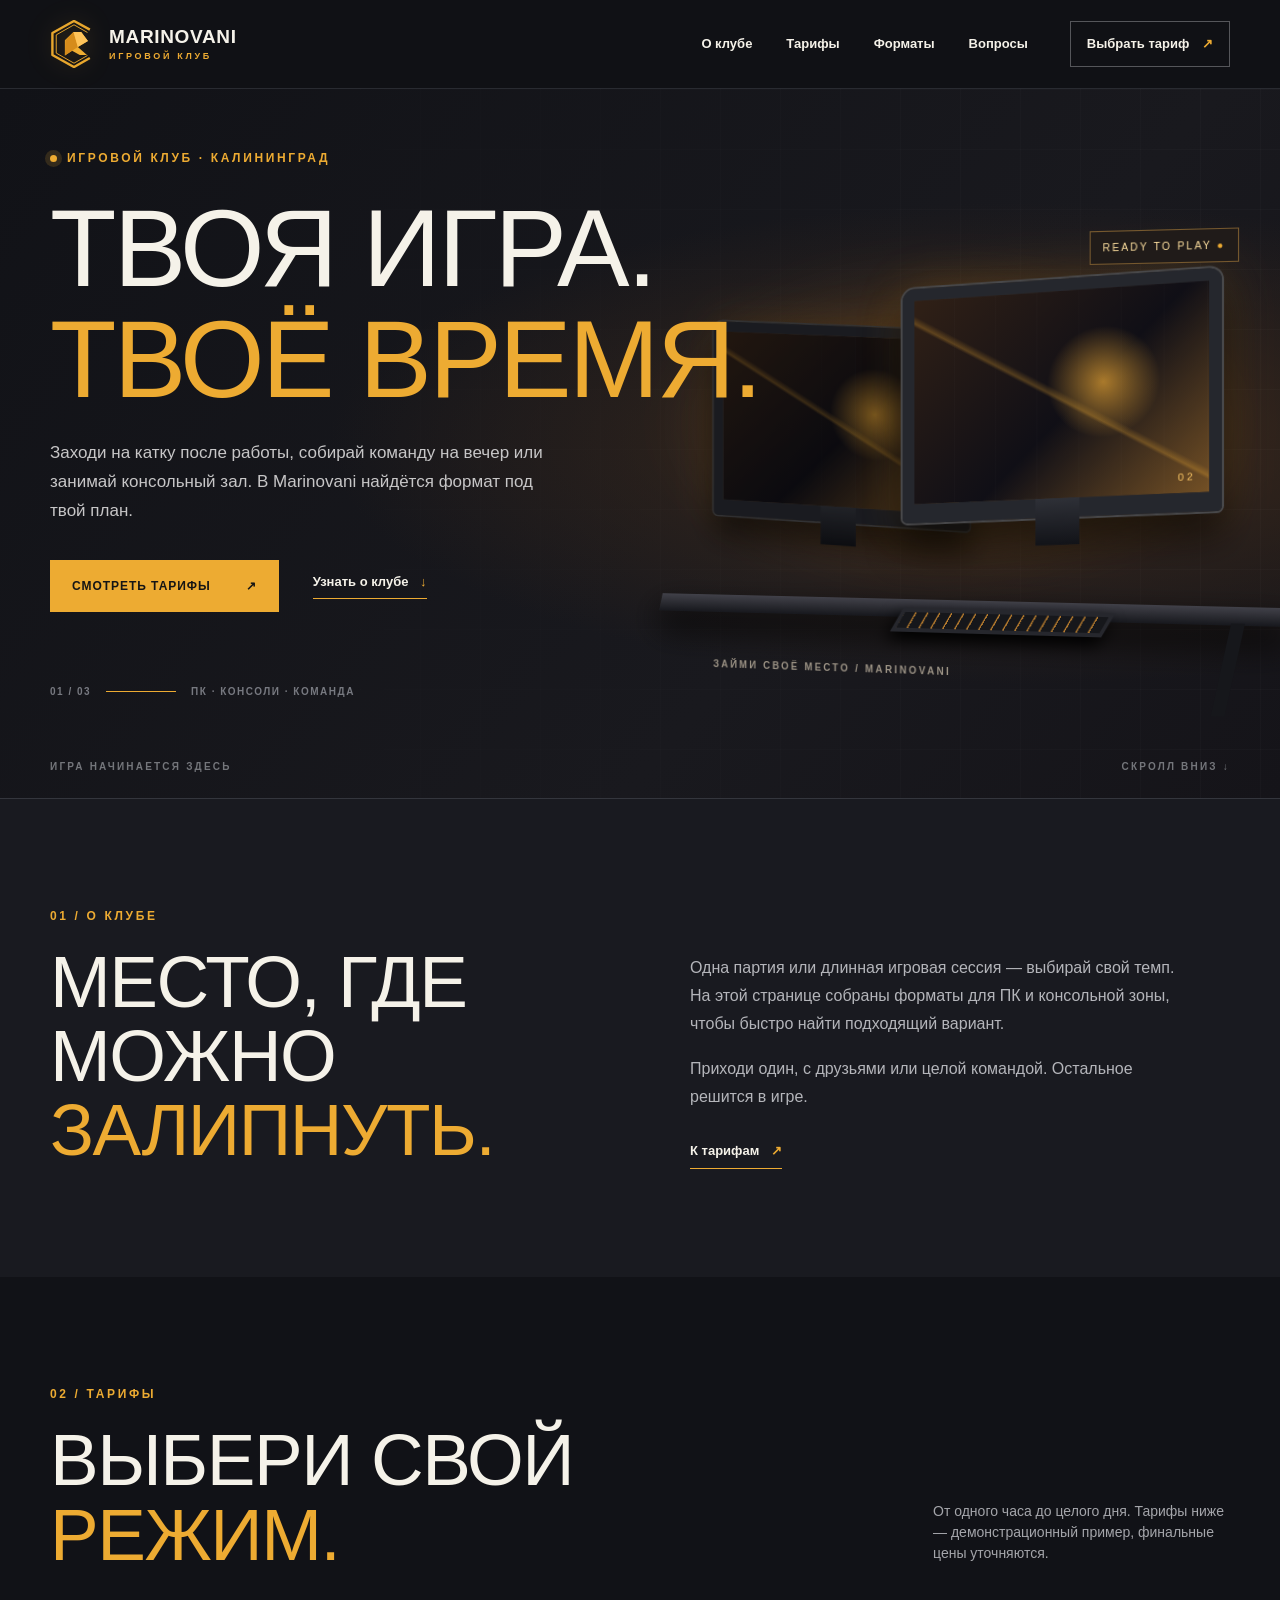
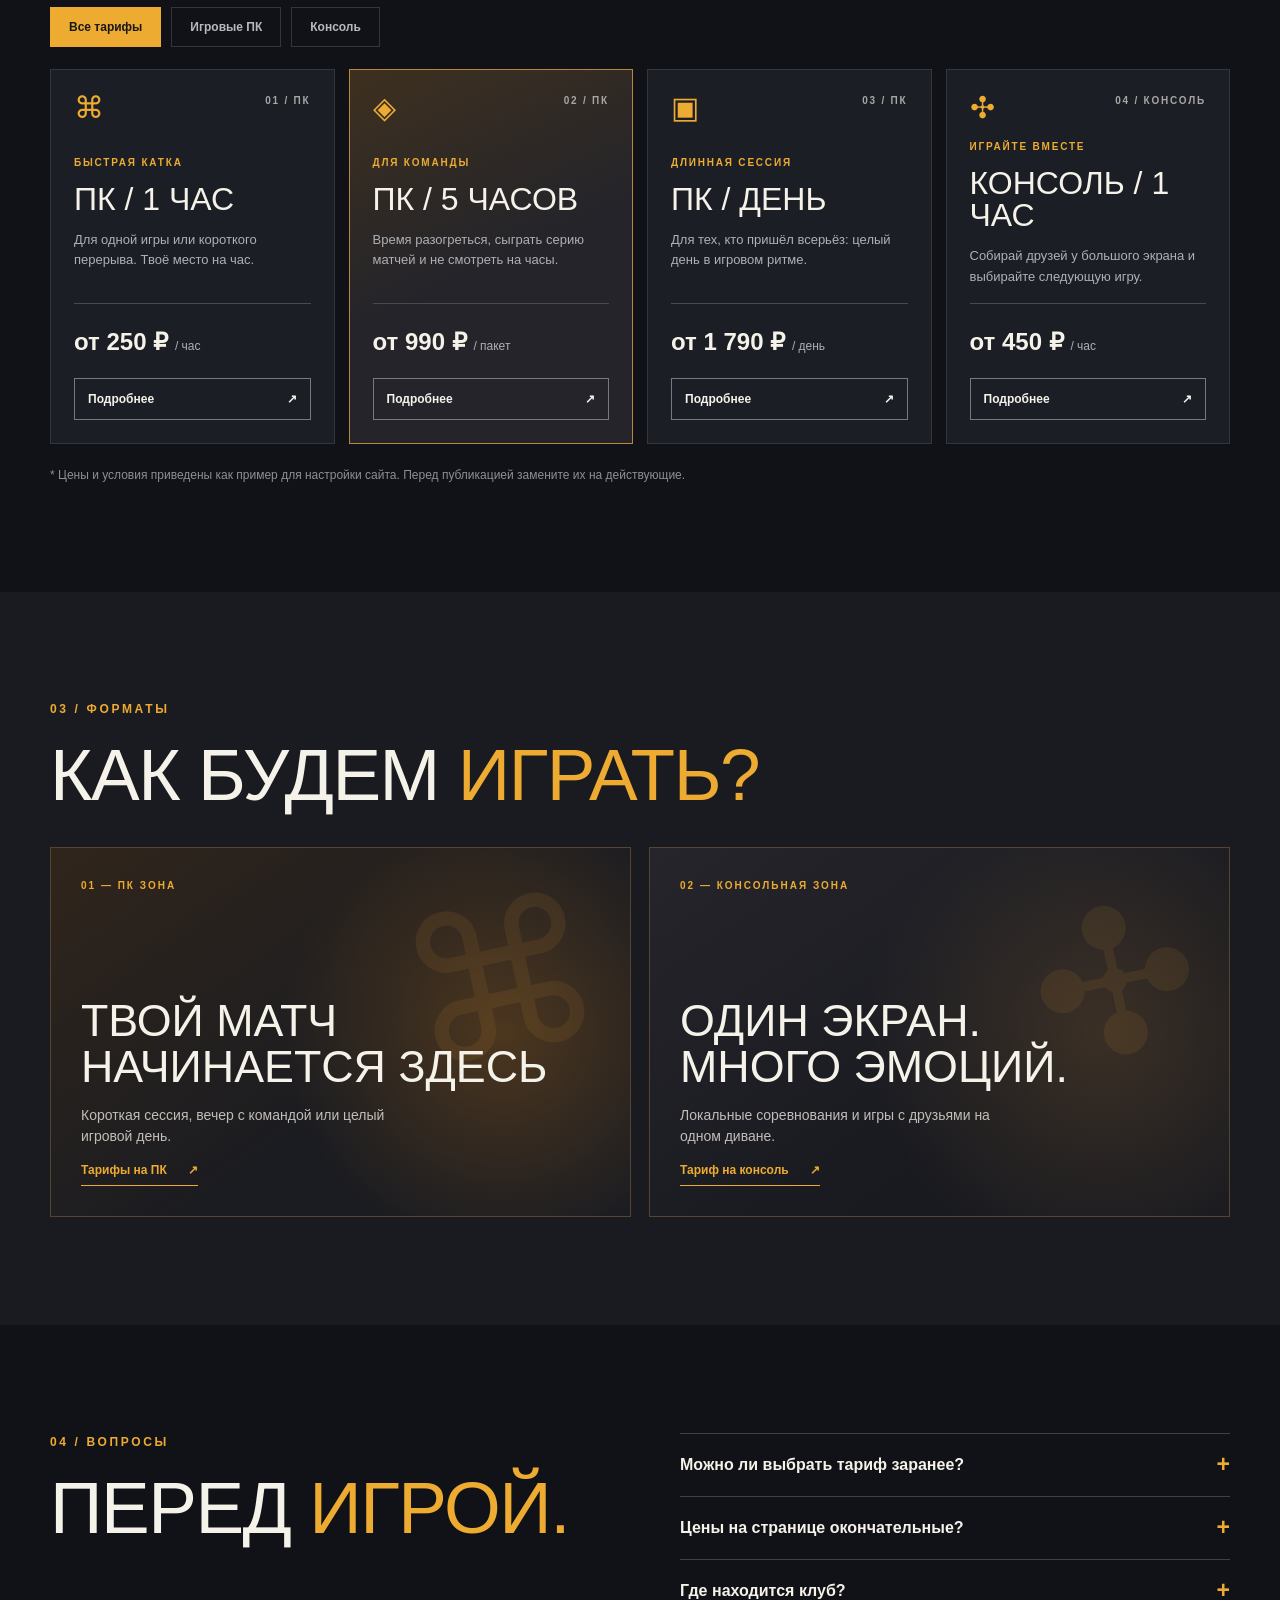
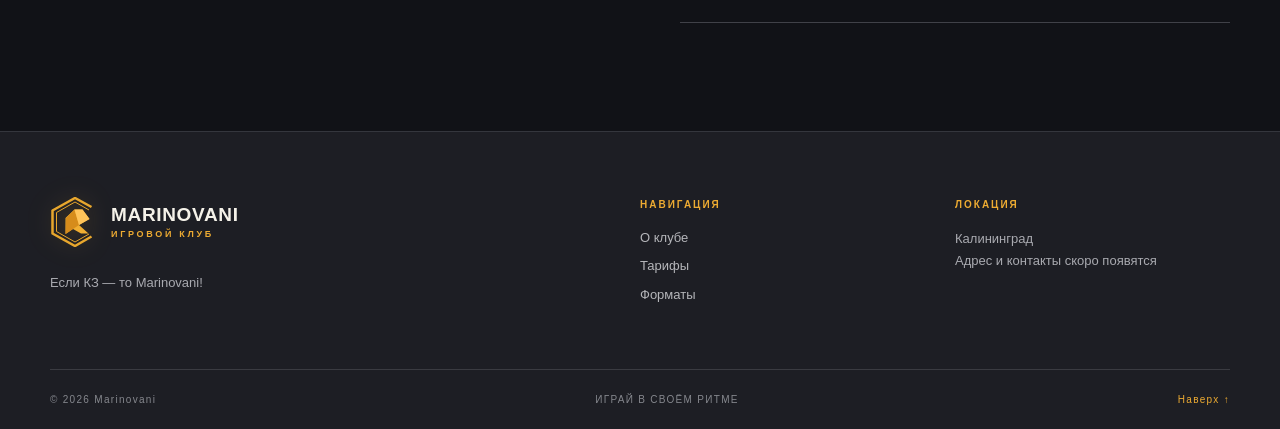
==== index.html @ 4d5358e3 "first commit" ====
<!doctype html>
<html lang="ru">
<head>
  <meta charset="utf-8">
  <meta name="viewport" content="width=device-width, initial-scale=1">
  <meta name="theme-color" content="#101116">
  <meta name="description" content="Marinovani — игровой клуб в Калининграде. Игровые ПК, консольная зона и тарифы на час, вечер или целый день. Выберите формат для своей игры.">
  <meta property="og:type" content="website">
  <meta property="og:locale" content="ru_RU">
  <meta property="og:site_name" content="Marinovani">
  <meta property="og:title" content="Marinovani — игровой клуб в Калининграде">
  <meta property="og:description" content="ПК, консоли и время для хорошей игры. Посмотрите форматы и тарифы игрового клуба Marinovani.">
  <title>Marinovani — игровой клуб в Калининграде | ПК и консоли</title>
  <link rel="icon" href="./favicon.svg" type="image/svg+xml">
  <link rel="stylesheet" href="./assets/css/style.css">
  <script type="application/ld+json">{"@context":"https://schema.org","@type":"Organization","name":"Marinovani","description":"Игровой клуб с компьютерной и консольной зонами","areaServed":{"@type":"City","name":"Калининград"},"logo":"./assets/images/marinovani-mark.svg"}</script>
  <script src="./assets/js/script.js" defer></script>
</head>
<body>
  <a class="skip-link" href="#main">Перейти к содержимому</a>
  <header class="site-header" id="top">
    <div class="container header-inner">
      <a class="brand" href="#top" aria-label="Marinovani — на главную">
        <img src="./assets/images/marinovani-mark.svg" width="48" height="48" alt="">
        <span class="brand-name">MARINOVANI<small>ИГРОВОЙ КЛУБ</small></span>
      </a>
      <button class="menu-toggle" type="button" aria-label="Открыть меню" aria-expanded="false" aria-controls="site-nav"><span></span><span></span><span></span></button>
      <nav class="site-nav" id="site-nav" aria-label="Основная навигация">
        <a href="#about">О клубе</a><a href="#tariffs">Тарифы</a><a href="#formats">Форматы</a><a href="#faq">Вопросы</a>
      </nav>
      <a class="header-link" href="#tariffs">Выбрать тариф <span aria-hidden="true">↗</span></a>
    </div>
  </header>

  <main id="main">
    <section class="hero" aria-labelledby="hero-title">
      <div class="container hero-grid">
        <div class="hero-copy">
          <p class="eyebrow"><span class="pulse"></span> ИГРОВОЙ КЛУБ · КАЛИНИНГРАД</p>
          <h1 id="hero-title">ТВОЯ ИГРА.<br><em>ТВОЁ ВРЕМЯ.</em></h1>
          <p class="hero-lead">Заходи на катку после работы, собирай команду на вечер или занимай консольный зал. В Marinovani найдётся формат под твой план.</p>
          <div class="hero-actions"><a class="button button-primary" href="#tariffs">Смотреть тарифы <span aria-hidden="true">↗</span></a><a class="text-link" href="#about">Узнать о клубе <span aria-hidden="true">↓</span></a></div>
          <div class="hero-index"><span>01 / 03</span><span class="line"></span><span>ПК · КОНСОЛИ · КОМАНДА</span></div>
        </div>
        <div class="hero-art" aria-label="Иллюстрация игровой зоны" role="img">
          <div class="art-glow"></div><div class="art-label">READY TO PLAY <span>●</span></div>
          <div class="monitor monitor-left"><div class="screen-grid"></div><span>01</span></div>
          <div class="monitor monitor-right"><div class="screen-grid"></div><span>02</span></div>
          <div class="desk"></div><div class="keyboard"></div><div class="art-caption">ЗАЙМИ СВОЁ МЕСТО / MARINOVANI</div>
        </div>
      </div>
      <div class="hero-bottom container"><span>ИГРА НАЧИНАЕТСЯ ЗДЕСЬ</span><span>СКРОЛЛ ВНИЗ ↓</span></div>
    </section>

    <section class="intro section-pad" id="about" aria-labelledby="about-title">
      <div class="container intro-grid"><div><p class="section-kicker">01 / О КЛУБЕ</p><h2 id="about-title">МЕСТО, ГДЕ<br>МОЖНО <span>ЗАЛИПНУТЬ.</span></h2></div><div class="intro-text"><p>Одна партия или длинная игровая сессия — выбирай свой темп. На этой странице собраны форматы для ПК и консольной зоны, чтобы быстро найти подходящий вариант.</p><p>Приходи один, с друзьями или целой командой. Остальное решится в игре.</p><a href="#tariffs" class="inline-link">К тарифам <span aria-hidden="true">↗</span></a></div></div>
    </section>

    <section class="tariffs section-pad" id="tariffs" aria-labelledby="tariffs-title">
      <div class="container">
        <div class="section-heading"><div><p class="section-kicker">02 / ТАРИФЫ</p><h2 id="tariffs-title">ВЫБЕРИ СВОЙ <span>РЕЖИМ.</span></h2></div><p>От одного часа до целого дня. Тарифы ниже — демонстрационный пример, финальные цены уточняются.</p></div>
        <div class="filter-list" role="group" aria-label="Фильтр тарифов"><button class="filter active" type="button" data-filter="all" aria-pressed="true">Все тарифы</button><button class="filter" type="button" data-filter="pc" aria-pressed="false">Игровые ПК</button><button class="filter" type="button" data-filter="console" aria-pressed="false">Консоль</button></div>
        <div class="plan-grid">
          <article class="plan-card" data-plan-id="pc-hour" data-category="pc"><div class="plan-top"><span class="plan-icon">⌘</span><span class="plan-number">01 / ПК</span></div><div><p class="plan-type">БЫСТРАЯ КАТКА</p><h3>ПК / 1 ЧАС</h3><p class="plan-description">Для одной игры или короткого перерыва. Твоё место на час.</p></div><div class="plan-bottom"><p class="plan-price">от 250 ₽ <small>/ час</small></p><button class="plan-button" type="button" data-plan-open="pc-hour" aria-label="Подробнее о тарифе ПК на 1 час">Подробнее <span aria-hidden="true">↗</span></button></div></article>
          <article class="plan-card featured" data-plan-id="pc-evening" data-category="pc"><div class="plan-top"><span class="plan-icon">◈</span><span class="plan-number">02 / ПК</span></div><div><p class="plan-type">ДЛЯ КОМАНДЫ</p><h3>ПК / 5 ЧАСОВ</h3><p class="plan-description">Время разогреться, сыграть серию матчей и не смотреть на часы.</p></div><div class="plan-bottom"><p class="plan-price">от 990 ₽ <small>/ пакет</small></p><button class="plan-button" type="button" data-plan-open="pc-evening" aria-label="Подробнее о тарифе ПК на 5 часов">Подробнее <span aria-hidden="true">↗</span></button></div></article>
          <article class="plan-card" data-plan-id="pc-day" data-category="pc"><div class="plan-top"><span class="plan-icon">▣</span><span class="plan-number">03 / ПК</span></div><div><p class="plan-type">ДЛИННАЯ СЕССИЯ</p><h3>ПК / ДЕНЬ</h3><p class="plan-description">Для тех, кто пришёл всерьёз: целый день в игровом ритме.</p></div><div class="plan-bottom"><p class="plan-price">от 1 790 ₽ <small>/ день</small></p><button class="plan-button" type="button" data-plan-open="pc-day" aria-label="Подробнее о тарифе ПК на день">Подробнее <span aria-hidden="true">↗</span></button></div></article>
          <article class="plan-card" data-plan-id="console-hour" data-category="console"><div class="plan-top"><span class="plan-icon">✣</span><span class="plan-number">04 / КОНСОЛЬ</span></div><div><p class="plan-type">ИГРАЙТЕ ВМЕСТЕ</p><h3>КОНСОЛЬ / 1 ЧАС</h3><p class="plan-description">Собирай друзей у большого экрана и выбирайте следующую игру.</p></div><div class="plan-bottom"><p class="plan-price">от 450 ₽ <small>/ час</small></p><button class="plan-button" type="button" data-plan-open="console-hour" aria-label="Подробнее о консольном зале на 1 час">Подробнее <span aria-hidden="true">↗</span></button></div></article>
        </div>
        <p class="price-note">* Цены и условия приведены как пример для настройки сайта. Перед публикацией замените их на действующие.</p>
      </div>
    </section>

    <section class="formats section-pad" id="formats" aria-labelledby="formats-title"><div class="container"><p class="section-kicker">03 / ФОРМАТЫ</p><h2 id="formats-title">КАК БУДЕМ <span>ИГРАТЬ?</span></h2><div class="format-grid"><div class="format-panel pc-panel"><span class="format-index">01 — ПК ЗОНА</span><div class="format-symbol">⌘</div><h3>ТВОЙ МАТЧ<br>НАЧИНАЕТСЯ ЗДЕСЬ</h3><p>Короткая сессия, вечер с командой или целый игровой день.</p><a href="#tariffs">Тарифы на ПК <span aria-hidden="true">↗</span></a></div><div class="format-panel console-panel"><span class="format-index">02 — КОНСОЛЬНАЯ ЗОНА</span><div class="format-symbol">✣</div><h3>ОДИН ЭКРАН.<br>МНОГО ЭМОЦИЙ.</h3><p>Локальные соревнования и игры с друзьями на одном диване.</p><a href="#tariffs">Тариф на консоль <span aria-hidden="true">↗</span></a></div></div></div></section>

    <section class="faq section-pad" id="faq" aria-labelledby="faq-title"><div class="container faq-grid"><div><p class="section-kicker">04 / ВОПРОСЫ</p><h2 id="faq-title">ПЕРЕД <span>ИГРОЙ.</span></h2></div><div><details><summary>Можно ли выбрать тариф заранее?</summary><p>Да, на сайте можно посмотреть доступные форматы. Онлайн-бронирование появится после подключения системы записи.</p></details><details><summary>Цены на странице окончательные?</summary><p>Пока это пример тарифной сетки. Перед открытием записи здесь появятся подтверждённые цены и условия.</p></details><details><summary>Где находится клуб?</summary><p>Клуб планируется представить в Калининграде. Точный адрес и контакты будут добавлены после подтверждения.</p></details></div></div></section>
  </main>

  <footer class="footer"><div class="container footer-main"><div><a class="brand" href="#top"><img src="./assets/images/marinovani-mark.svg" width="50" height="50" alt=""><span class="brand-name">MARINOVANI<small>ИГРОВОЙ КЛУБ</small></span></a><p>Если КЗ — то Marinovani!</p></div><div><span class="footer-label">НАВИГАЦИЯ</span><a href="#about">О клубе</a><a href="#tariffs">Тарифы</a><a href="#formats">Форматы</a></div><div><span class="footer-label">ЛОКАЦИЯ</span><p>Калининград<br>Адрес и контакты скоро появятся</p></div></div><div class="container footer-bottom"><span>© <span id="year">2026</span> Marinovani</span><span>ИГРАЙ В СВОЁМ РИТМЕ</span><a href="#top">Наверх ↑</a></div></footer>

  <dialog class="plan-dialog" id="plan-dialog" aria-labelledby="dialog-title"><button class="dialog-close" type="button" aria-label="Закрыть окно">×</button><p class="section-kicker">ТАРИФ / MARINOVANI</p><h2 id="dialog-title"></h2><p id="dialog-description"></p><p class="dialog-price" id="dialog-price"></p><p class="dialog-note">Онлайн-бронирование пока не подключено. Цены демонстрационные.</p><button class="button button-primary dialog-ok" type="button">Понятно</button></dialog>
</body>
</html>
---- assets/css/style.css ----
@font-face{font-family:Refault;src:url('../fonts/REFAULT.woff2') format('woff2');font-display:swap}
:root{--bg:#101116;--panel:#1b1d24;--panel2:#24262d;--ink:#f5f2e9;--muted:#a4a5aa;--orange:#edab32;--orange2:#ffc561;--line:#34363d;--font:Arial,Helvetica,sans-serif}
*{box-sizing:border-box}html{scroll-behavior:smooth}body{margin:0;background:var(--bg);color:var(--ink);font-family:var(--font);line-height:1.5}button,a{font:inherit}a{color:inherit;text-decoration:none}button{cursor:pointer}img{display:block;max-width:100%}h1,h2,h3,p{margin-top:0}h1,h2,h3{line-height:1.02}::selection{background:var(--orange);color:#171717}:focus-visible{outline:2px solid var(--orange2);outline-offset:4px}[hidden]{display:none!important}.container{width:min(1180px,calc(100% - 48px));margin:auto}.skip-link{position:absolute;top:-100px;left:12px;background:var(--orange);color:#111;padding:10px;z-index:20}.skip-link:focus{top:12px}
.site-header{position:relative;z-index:5;background:#101116f2;border-bottom:1px solid #292b31}.header-inner{min-height:88px;display:flex;align-items:center;gap:42px}.brand{display:inline-flex;align-items:center;gap:11px;flex-shrink:0}.brand img{filter:drop-shadow(0 0 13px #eeaa3230)}.brand-name{font-weight:900;font-size:19px;letter-spacing:.035em;line-height:1}.brand-name small{display:block;color:var(--orange);font-size:9px;letter-spacing:.3em;margin-top:6px}.site-nav{display:flex;gap:34px;margin-left:auto}.site-nav a,.header-link{font-size:13px;font-weight:700;transition:color .2s}.site-nav a:hover,.header-link:hover{color:var(--orange)}.header-link{border:1px solid #55565a;padding:12px 16px;white-space:nowrap}.header-link span{color:var(--orange);margin-left:9px}.menu-toggle{display:none}
.hero{position:relative;overflow:hidden;background:radial-gradient(ellipse at 80% 50%,#3b291b 0%,transparent 48%),linear-gradient(130deg,#111217,#19191e 65%,#151419);border-bottom:1px solid var(--line)}.hero:before{content:"";position:absolute;inset:0;background-image:linear-gradient(#ffffff05 1px,transparent 1px),linear-gradient(90deg,#ffffff05 1px,transparent 1px);background-size:60px 60px;mask-image:linear-gradient(90deg,transparent,#000)}.hero-grid{position:relative;display:grid;grid-template-columns:52% 48%;min-height:625px;align-items:center}.hero-copy{position:relative;z-index:2;padding:60px 0}.eyebrow,.section-kicker{color:var(--orange);font-size:12px;font-weight:800;letter-spacing:.22em}.eyebrow{display:flex;align-items:center;gap:10px;margin-bottom:27px}.pulse{width:7px;height:7px;border-radius:50%;background:var(--orange);box-shadow:0 0 0 5px #edab3228}.hero h1{font-family:Refault,Impact,sans-serif;font-weight:400;font-size:clamp(68px,8.5vw,133px);letter-spacing:-.025em;white-space:nowrap;margin-bottom:23px}.hero h1 em{color:var(--orange);font-style:normal}.hero-lead{max-width:520px;color:#c7c6c7;font-size:17px;line-height:1.7}.hero-actions{display:flex;align-items:center;gap:34px;margin-top:34px}.button{display:inline-flex;align-items:center;justify-content:space-between;gap:35px;border:0;padding:17px 22px;text-transform:uppercase;font-size:12px;letter-spacing:.08em;font-weight:900;transition:transform .2s,background .2s}.button:hover{transform:translateY(-3px)}.button-primary{background:var(--orange);color:#151515}.button-primary:hover{background:var(--orange2)}.text-link,.inline-link{font-size:13px;font-weight:800;border-bottom:1px solid var(--orange);padding-bottom:6px}.text-link span,.inline-link span{color:var(--orange);margin-left:8px}.hero-index{display:flex;align-items:center;gap:15px;color:#777980;font-size:10px;letter-spacing:.15em;font-weight:800;margin-top:72px}.hero-index .line{width:70px;height:1px;background:var(--orange)}.hero-art{height:510px;position:relative;isolation:isolate;transform:perspective(900px) rotateY(-7deg)}.art-glow{position:absolute;inset:13% -9%;background:radial-gradient(ellipse,#db872b45,transparent 65%);filter:blur(18px)}.monitor{position:absolute;top:22%;width:55%;height:46%;border:12px solid #25272d;border-bottom-width:19px;border-radius:12px 12px 5px 5px;background:radial-gradient(circle at 65% 45%,#f5ae36aa,transparent 25%),linear-gradient(135deg,#302016,#100f16 55%,#735025);box-shadow:0 0 0 2px #48484a,0 25px 35px #0009,0 0 50px #e69c2833;transform:skewY(-3deg)}.monitor:after{content:"";position:absolute;width:15%;height:46px;background:linear-gradient(#2e3037,#121318);left:42%;top:100%;z-index:-1}.monitor-left{left:3%;top:27%;transform:scale(.85) skewY(3deg);filter:brightness(.7)}.monitor-right{right:3%;z-index:1}.monitor span{position:absolute;right:12px;bottom:8px;color:#ffca67;font-size:10px;letter-spacing:.3em}.screen-grid{position:absolute;inset:0;background:repeating-linear-gradient(90deg,transparent 0 40px,#ffffff06 41px),linear-gradient(30deg,transparent 48%,#f1ad3244 49%,transparent 51%);clip-path:polygon(0 0,100% 0,100% 100%,0 100%)}.desk{position:absolute;left:-3%;right:-9%;bottom:12%;height:18px;background:linear-gradient(#414149,#17181d);transform:skewX(-12deg);z-index:2;box-shadow:0 17px 35px #000}.desk:after{content:"";position:absolute;right:7%;top:16px;width:13px;height:90px;background:#16171b}.keyboard{position:absolute;z-index:3;bottom:9%;right:22%;width:37%;height:24px;transform:skewX(-30deg);background:repeating-linear-gradient(90deg,#16171b 0 10px,#b97d2e 11px 12px);border:4px solid #26272d;box-shadow:0 8px 15px #000}.art-label{position:absolute;z-index:3;top:13%;right:0;border:1px solid #77592e;color:#ffe1a0;background:#201b19;padding:8px 12px;font-size:10px;letter-spacing:.2em}.art-label span{color:var(--orange)}.art-caption{position:absolute;left:7%;bottom:0;color:#9e9587;font-size:10px;font-weight:800;letter-spacing:.24em}.hero-bottom{position:relative;display:flex;justify-content:space-between;padding:0 0 24px;color:#74767b;font-size:10px;font-weight:800;letter-spacing:.22em}
.section-pad{padding:108px 0}.section-kicker{margin-bottom:20px}.intro{background:#191a20}.intro-grid{display:grid;grid-template-columns:1fr 1fr;gap:100px}.intro h2,.section-heading h2,.formats h2,.faq h2{font-family:Refault,Impact,sans-serif;font-weight:400;font-size:clamp(46px,5.7vw,84px);letter-spacing:-.02em;margin:0}.intro h2 span,.section-heading h2 span,.formats h2 span,.faq h2 span{color:var(--orange)}.intro-text{padding-top:47px;max-width:490px;color:#b4b5ba;font-size:16px;line-height:1.75}.intro-text p{margin-bottom:17px}.inline-link{display:inline-block;margin-top:12px;color:var(--ink)}
.tariffs{background:#111217}.section-heading{display:flex;justify-content:space-between;gap:60px;align-items:end}.section-heading>p{width:300px;color:var(--muted);font-size:14px;margin:0 0 8px}.filter-list{display:flex;gap:10px;margin:35px 0 22px;flex-wrap:wrap}.filter{border:1px solid var(--line);background:transparent;color:#b8b9bd;padding:10px 18px;font-size:12px;font-weight:800}.filter:hover,.filter.active{border-color:var(--orange);color:#181818;background:var(--orange)}.plan-grid{display:grid;grid-template-columns:repeat(4,1fr);gap:14px}.plan-card{min-height:375px;padding:23px;background:#1c1e25;border:1px solid #34363e;display:flex;flex-direction:column;justify-content:space-between;transition:transform .2s,border-color .2s}.plan-card:hover{transform:translateY(-5px);border-color:#b28032}.plan-card.featured{background:linear-gradient(155deg,#3e301f,#24242a 52%);border-color:#b88739}.plan-top,.plan-bottom{display:flex;justify-content:space-between;align-items:start}.plan-icon{font-size:30px;line-height:1;color:var(--orange)}.plan-number,.plan-type{color:#a8a7a5;font-size:10px;letter-spacing:.18em;font-weight:800}.plan-type{color:var(--orange);margin-bottom:13px}.plan-card h3{font-family:Refault,Impact,sans-serif;font-size:clamp(27px,2.5vw,38px);font-weight:400;margin-bottom:14px}.plan-description{color:#aeb0b5;font-size:13px;line-height:1.6;margin-bottom:0}.plan-bottom{display:block;border-top:1px solid #4a4a4d;padding-top:20px}.plan-price{font-weight:900;font-size:24px;white-space:nowrap;margin-bottom:18px}.plan-price small{font-size:12px;color:#aeb0b5;font-weight:500}.plan-button{width:100%;background:transparent;color:var(--ink);border:1px solid #777982;padding:11px 13px;text-align:left;font-size:12px;font-weight:800;display:flex;justify-content:space-between}.plan-button:hover{background:var(--orange);border-color:var(--orange);color:#111}.price-note{font-size:12px;color:#8d8f95;margin:22px 0 0}
.formats{background:#1a1b21}.format-grid{display:grid;grid-template-columns:1fr 1fr;gap:18px;margin-top:34px}.format-panel{position:relative;min-height:370px;padding:30px;overflow:hidden;display:flex;flex-direction:column;align-items:start;border:1px solid #56452e;background:radial-gradient(circle at 78% 50%,#85551b77,transparent 45%),linear-gradient(145deg,#30251b,#1b1c21 60%)}.console-panel{background:radial-gradient(circle at 78% 50%,#694d2c6b,transparent 48%),linear-gradient(145deg,#25252b,#191a20 65%)}.format-index{font-size:10px;letter-spacing:.2em;font-weight:900;color:var(--orange)}.format-symbol{position:absolute;right:5%;top:10%;font-size:200px;line-height:1;color:#e9a43818;transform:rotate(-12deg)}.format-panel h3{position:relative;font-family:Refault,Impact,sans-serif;font-weight:400;font-size:clamp(35px,3.5vw,54px);margin:auto 0 15px}.format-panel p{position:relative;color:#c2bdb7;max-width:340px;font-size:14px}.format-panel a{position:relative;color:var(--orange);font-size:12px;font-weight:800;border-bottom:1px solid var(--orange);padding-bottom:6px}.format-panel a span{margin-left:18px}
.faq{background:#111217}.faq-grid{display:grid;grid-template-columns:1fr 1fr;gap:80px}.faq details{border-top:1px solid #404148;padding:19px 0}.faq details:last-child{border-bottom:1px solid #404148}.faq summary{list-style:none;cursor:pointer;font-weight:800;display:flex;justify-content:space-between;gap:20px}.faq summary::-webkit-details-marker{display:none}.faq summary:after{content:'+';color:var(--orange);font-size:23px;line-height:1}.faq details[open] summary:after{content:'−'}.faq details p{color:var(--muted);font-size:14px;line-height:1.65;max-width:500px;margin:14px 0 0}
.footer{background:#1d1e24;border-top:1px solid var(--line)}.footer-main{padding:65px 0;display:grid;grid-template-columns:2fr 1fr 1fr;gap:40px}.footer-main p{color:#a9aab0;font-size:13px;line-height:1.7;margin:18px 0 0}.footer-main>div:not(:first-child){display:flex;flex-direction:column;align-items:start;gap:9px}.footer-main>div:not(:first-child) p{margin:0}.footer-main a:not(.brand){color:#b5b6ba;font-size:13px}.footer-main a:hover{color:var(--orange)}.footer-label{color:var(--orange);letter-spacing:.2em;font-size:10px;font-weight:900;margin-bottom:7px}.footer-bottom{border-top:1px solid #3a3b41;padding:22px 0;display:flex;justify-content:space-between;color:#85878d;font-size:10px;letter-spacing:.13em}.footer-bottom a{color:var(--orange)}
.plan-dialog{width:min(500px,calc(100% - 32px));border:1px solid #ab7935;background:#222329;color:var(--ink);padding:36px;box-shadow:0 25px 90px #000b}.plan-dialog::backdrop{background:#050506c9}.plan-dialog h2{font-family:Refault,Impact,sans-serif;font-size:46px;font-weight:400}.plan-dialog p{color:#b7b8bd;line-height:1.6}.plan-dialog .section-kicker{color:var(--orange)}.dialog-price{font-weight:900;font-size:24px;color:var(--ink)!important}.dialog-note{font-size:12px;border-top:1px solid #555;padding-top:15px}.dialog-close{position:absolute;right:13px;top:8px;background:none;border:0;color:var(--ink);font-size:28px}
@media(max-width:1050px){.header-inner{gap:20px}.site-nav{gap:18px}.plan-grid{grid-template-columns:repeat(2,1fr)}.hero-grid{min-height:560px}.hero h1{font-size:clamp(64px,8vw,100px)}.hero-art{height:430px}}
@media(max-width:760px){.container{width:min(100% - 36px,550px)}.header-inner{min-height:72px}.brand-name{font-size:16px}.brand img{width:42px;height:42px}.header-link{display:none}.menu-toggle{display:flex;margin-left:auto;flex-direction:column;gap:5px;background:transparent;border:0;padding:10px}.menu-toggle span{display:block;width:23px;height:2px;background:var(--ink)}.site-nav{display:none;position:absolute;top:72px;left:0;right:0;margin:0;background:#1c1d23;padding:22px 24px;border-bottom:1px solid var(--line);flex-direction:column;gap:20px}.site-nav.open{display:flex}.hero-grid{display:flex;flex-direction:column;align-items:stretch;min-height:0}.hero-copy{padding:72px 0 12px}.hero h1{font-size:clamp(54px,13vw,90px)}.hero-lead{font-size:15px}.hero-actions{gap:23px;flex-wrap:wrap}.hero-index{margin-top:48px}.hero-art{height:330px;transform:none;margin:0 -20px}.hero-bottom{padding-bottom:20px}.section-pad{padding:75px 0}.intro-grid,.faq-grid{grid-template-columns:1fr;gap:15px}.intro-text{padding-top:0}.section-heading{display:block}.section-heading>p{width:auto;margin-top:20px}.format-grid{grid-template-columns:1fr}.format-panel{min-height:310px}.footer-main{grid-template-columns:1fr 1fr;gap:35px}.footer-main>div:first-child{grid-column:1/-1}.footer-bottom span:nth-child(2){display:none}}
@media(max-width:480px){.container{width:calc(100% - 30px)}.hero h1{font-size:clamp(51px,13.3vw,67px)}.hero-actions{align-items:start;flex-direction:column}.hero-art{height:270px}.hero-index{font-size:8px}.hero-bottom{font-size:8px}.plan-grid{grid-template-columns:1fr}.plan-card{min-height:315px}.plan-card h3{font-size:37px}.footer-main{grid-template-columns:1fr}.footer-main>div:first-child{grid-column:auto}.format-panel h3{font-size:39px}}
@media(prefers-reduced-motion:reduce){html{scroll-behavior:auto}*,*:before,*:after{transition:none!important;animation:none!important}}
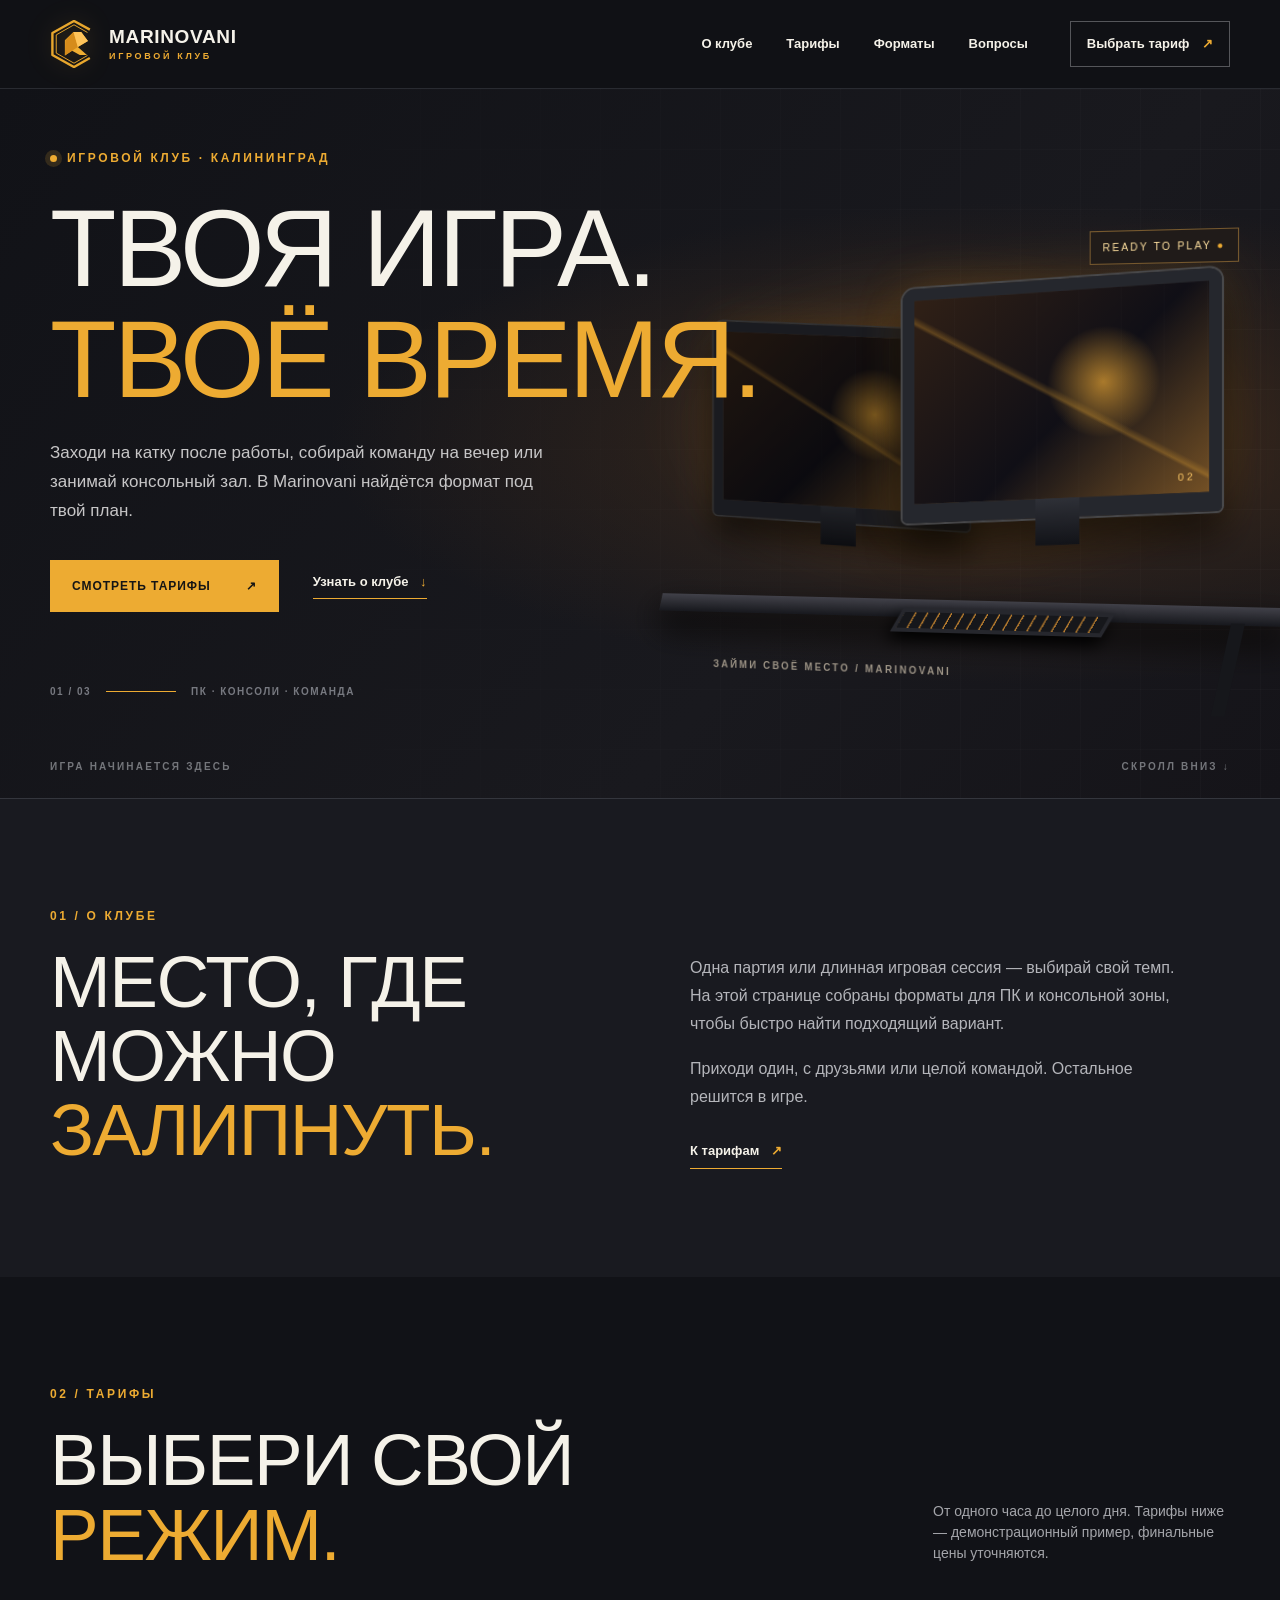
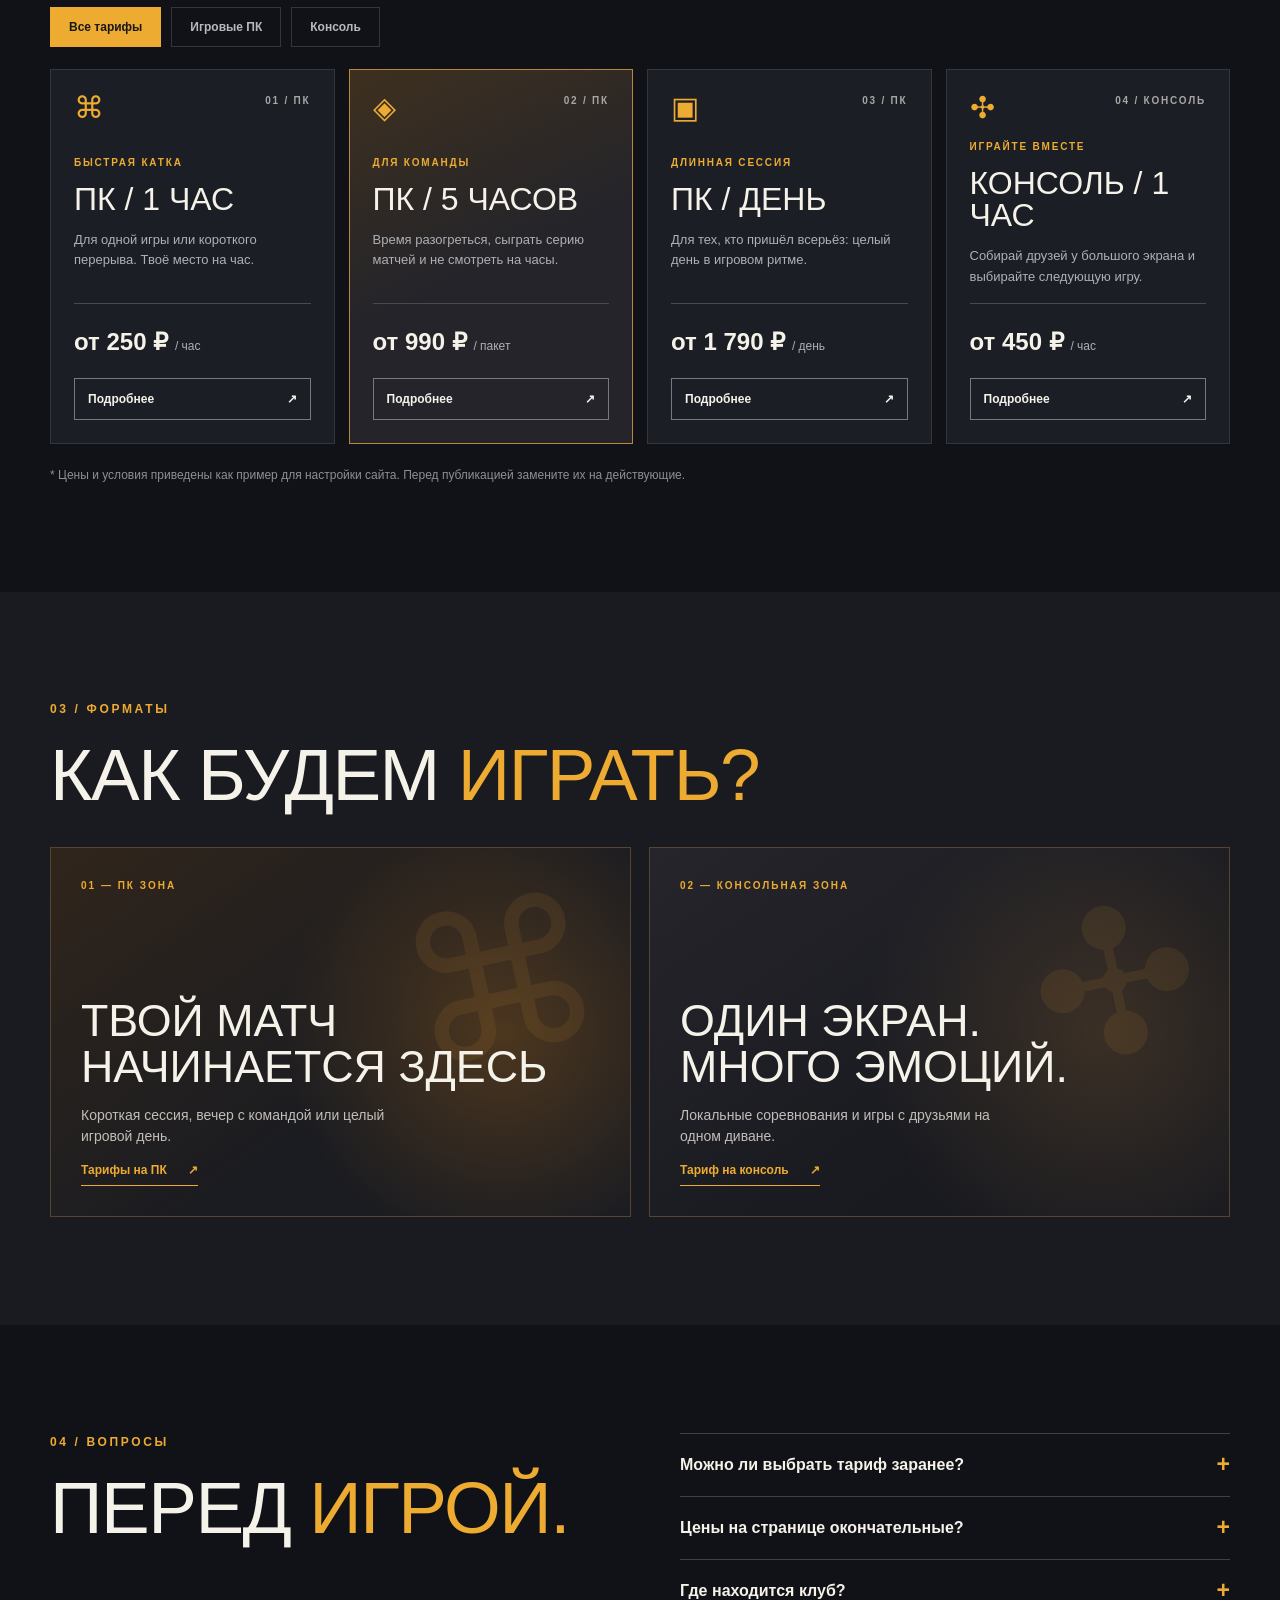
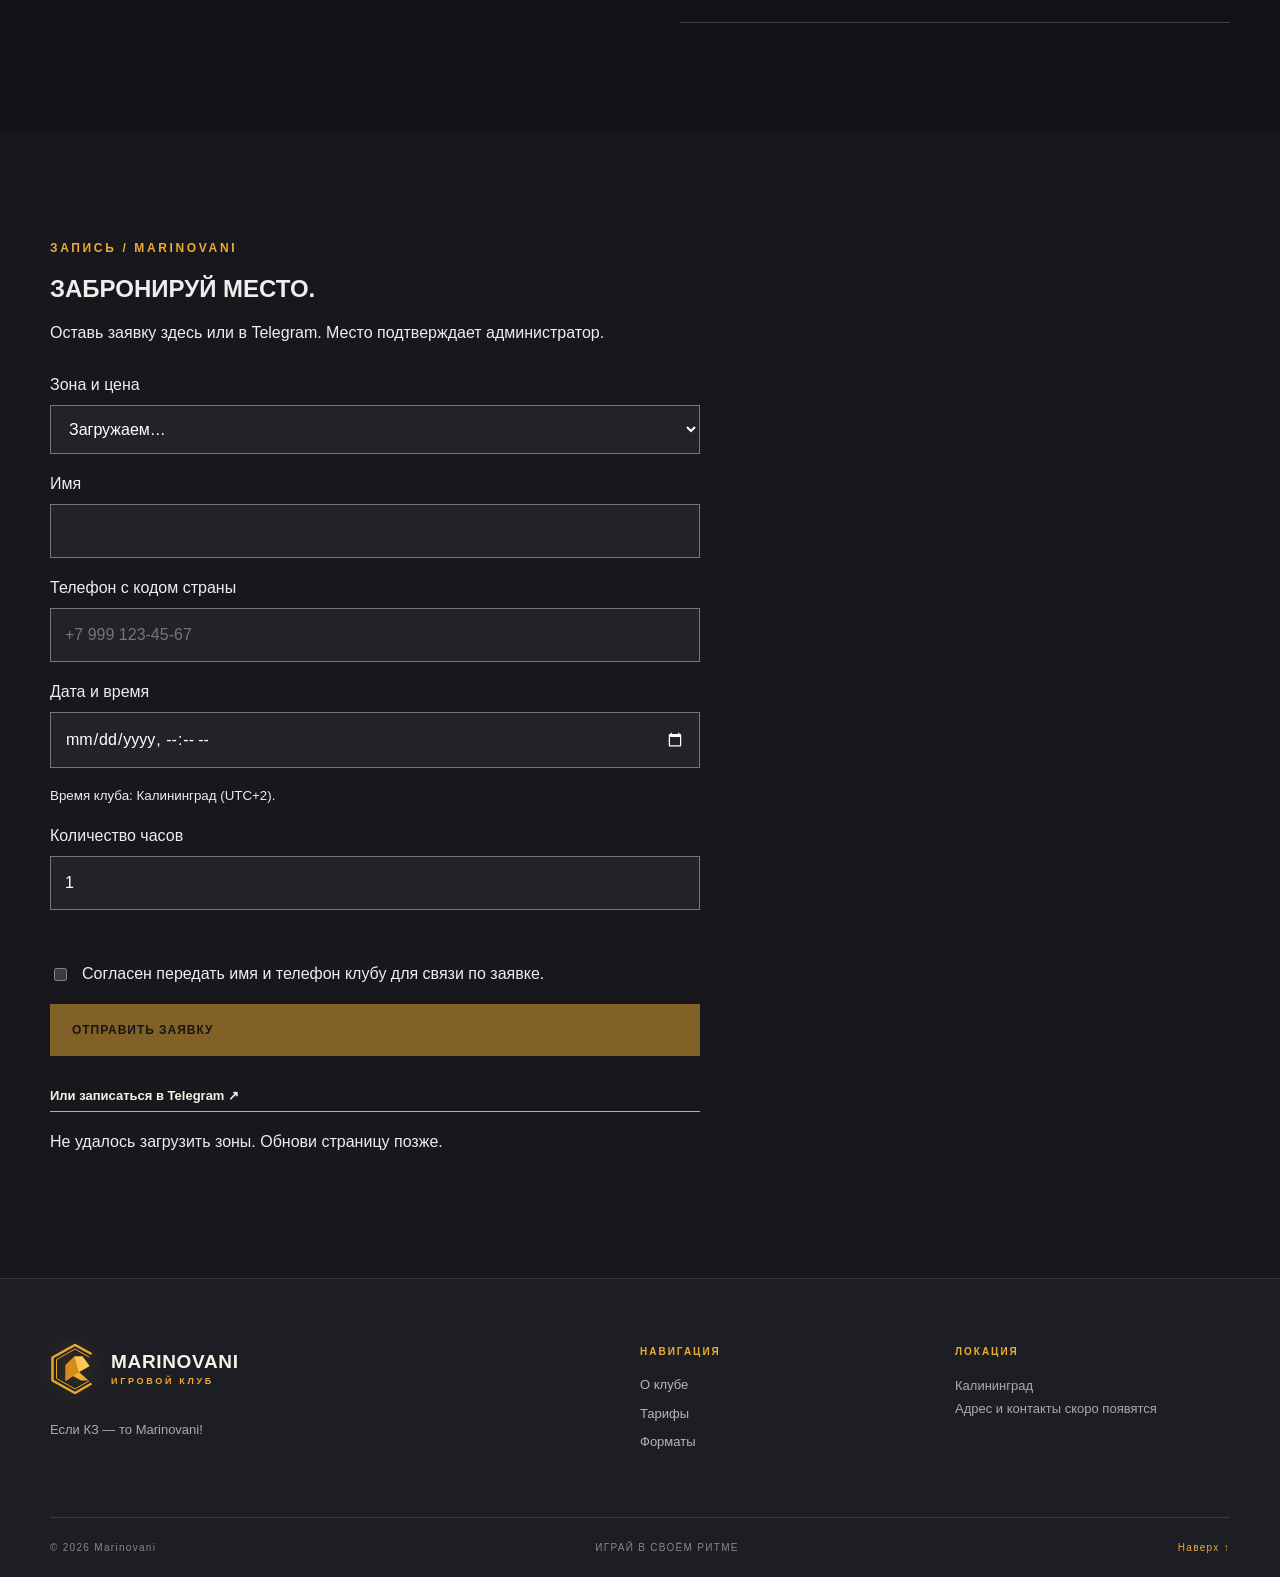
==== commit a765a1f8: "Enable website booking form and shared database" ====
--- a/index.html
+++ b/index.html
@@ -73,7 +73,29 @@
     <section class="formats section-pad" id="formats" aria-labelledby="formats-title"><div class="container"><p class="section-kicker">03 / ФОРМАТЫ</p><h2 id="formats-title">КАК БУДЕМ <span>ИГРАТЬ?</span></h2><div class="format-grid"><div class="format-panel pc-panel"><span class="format-index">01 — ПК ЗОНА</span><div class="format-symbol">⌘</div><h3>ТВОЙ МАТЧ<br>НАЧИНАЕТСЯ ЗДЕСЬ</h3><p>Короткая сессия, вечер с командой или целый игровой день.</p><a href="#tariffs">Тарифы на ПК <span aria-hidden="true">↗</span></a></div><div class="format-panel console-panel"><span class="format-index">02 — КОНСОЛЬНАЯ ЗОНА</span><div class="format-symbol">✣</div><h3>ОДИН ЭКРАН.<br>МНОГО ЭМОЦИЙ.</h3><p>Локальные соревнования и игры с друзьями на одном диване.</p><a href="#tariffs">Тариф на консоль <span aria-hidden="true">↗</span></a></div></div></div></section>
 
     <section class="faq section-pad" id="faq" aria-labelledby="faq-title"><div class="container faq-grid"><div><p class="section-kicker">04 / ВОПРОСЫ</p><h2 id="faq-title">ПЕРЕД <span>ИГРОЙ.</span></h2></div><div><details><summary>Можно ли выбрать тариф заранее?</summary><p>Да, на сайте можно посмотреть доступные форматы. Онлайн-бронирование появится после подключения системы записи.</p></details><details><summary>Цены на странице окончательные?</summary><p>Пока это пример тарифной сетки. Перед открытием записи здесь появятся подтверждённые цены и условия.</p></details><details><summary>Где находится клуб?</summary><p>Клуб планируется представить в Калининграде. Точный адрес и контакты будут добавлены после подтверждения.</p></details></div></div></section>
+    <section id="booking" class="section-pad">
+      <div class="container">
+        <p class="section-kicker">ЗАПИСЬ / MARINOVANI</p>
+        <h2>ЗАБРОНИРУЙ <span>МЕСТО.</span></h2>
+        <p>Оставь заявку здесь или в Telegram. Место подтверждает администратор.</p>
+        <form id="booking-form">
+          <label>Зона и цена<select name="zone" required><option value="">Загружаем…</option></select></label>
+          <label>Имя<input name="name" autocomplete="name" minlength="2" maxlength="80" required></label>
+          <label>Телефон с кодом страны<input name="phone" type="tel" autocomplete="tel" placeholder="+7 999 123-45-67" maxlength="30" required></label>
+          <label>Дата и время<input name="date" type="datetime-local" required></label>
+          <small>Время клуба: Калининград (UTC+2).</small>
+          <label>Количество часов<input name="hours" type="number" min="1" max="12" value="1" required></label>
+          <p id="booking-price"></p>
+          <label class="booking-consent"><input name="consent" type="checkbox" required><span>Согласен передать имя и телефон клубу для связи по заявке.</span></label>
+          <button class="button button-primary" type="submit" disabled>Отправить заявку</button>
+          <a class="inline-link" id="booking-telegram" href="https://t.me/imangelo_bot">Или записаться в Telegram ↗</a>
+          <p id="booking-result" role="status" aria-live="polite"></p>
+        </form>
+      </div>
+    </section>
   </main>
+  <link rel="stylesheet" href="./assets/css/booking.css">
+  <script src="./assets/js/booking.js" defer></script>
 
   <footer class="footer"><div class="container footer-main"><div><a class="brand" href="#top"><img src="./assets/images/marinovani-mark.svg" width="50" height="50" alt=""><span class="brand-name">MARINOVANI<small>ИГРОВОЙ КЛУБ</small></span></a><p>Если КЗ — то Marinovani!</p></div><div><span class="footer-label">НАВИГАЦИЯ</span><a href="#about">О клубе</a><a href="#tariffs">Тарифы</a><a href="#formats">Форматы</a></div><div><span class="footer-label">ЛОКАЦИЯ</span><p>Калининград<br>Адрес и контакты скоро появятся</p></div></div><div class="container footer-bottom"><span>© <span id="year">2026</span> Marinovani</span><span>ИГРАЙ В СВОЁМ РИТМЕ</span><a href="#top">Наверх ↑</a></div></footer>
 
--- a/assets/css/booking.css
+++ b/assets/css/booking.css
@@ -0,0 +1,8 @@
+#booking { background: #17171c; color: #eee; }
+#booking-form { display: grid; gap: 18px; max-width: 650px; margin-top: 28px; }
+#booking-form label { display: grid; gap: 8px; }
+#booking-form input, #booking-form select { width:100%; box-sizing:border-box; padding:14px; border:1px solid #777; background:#222329; color:white; font:inherit; color-scheme:dark; }
+#booking-form .booking-consent { display:flex; gap:12px; align-items:flex-start; }
+#booking-form input[type=checkbox] { width:auto; margin-top:6px; flex-shrink:0; }
+#booking-form button:disabled { opacity:.5; cursor:wait; }
+#booking-result { overflow-wrap:anywhere; }
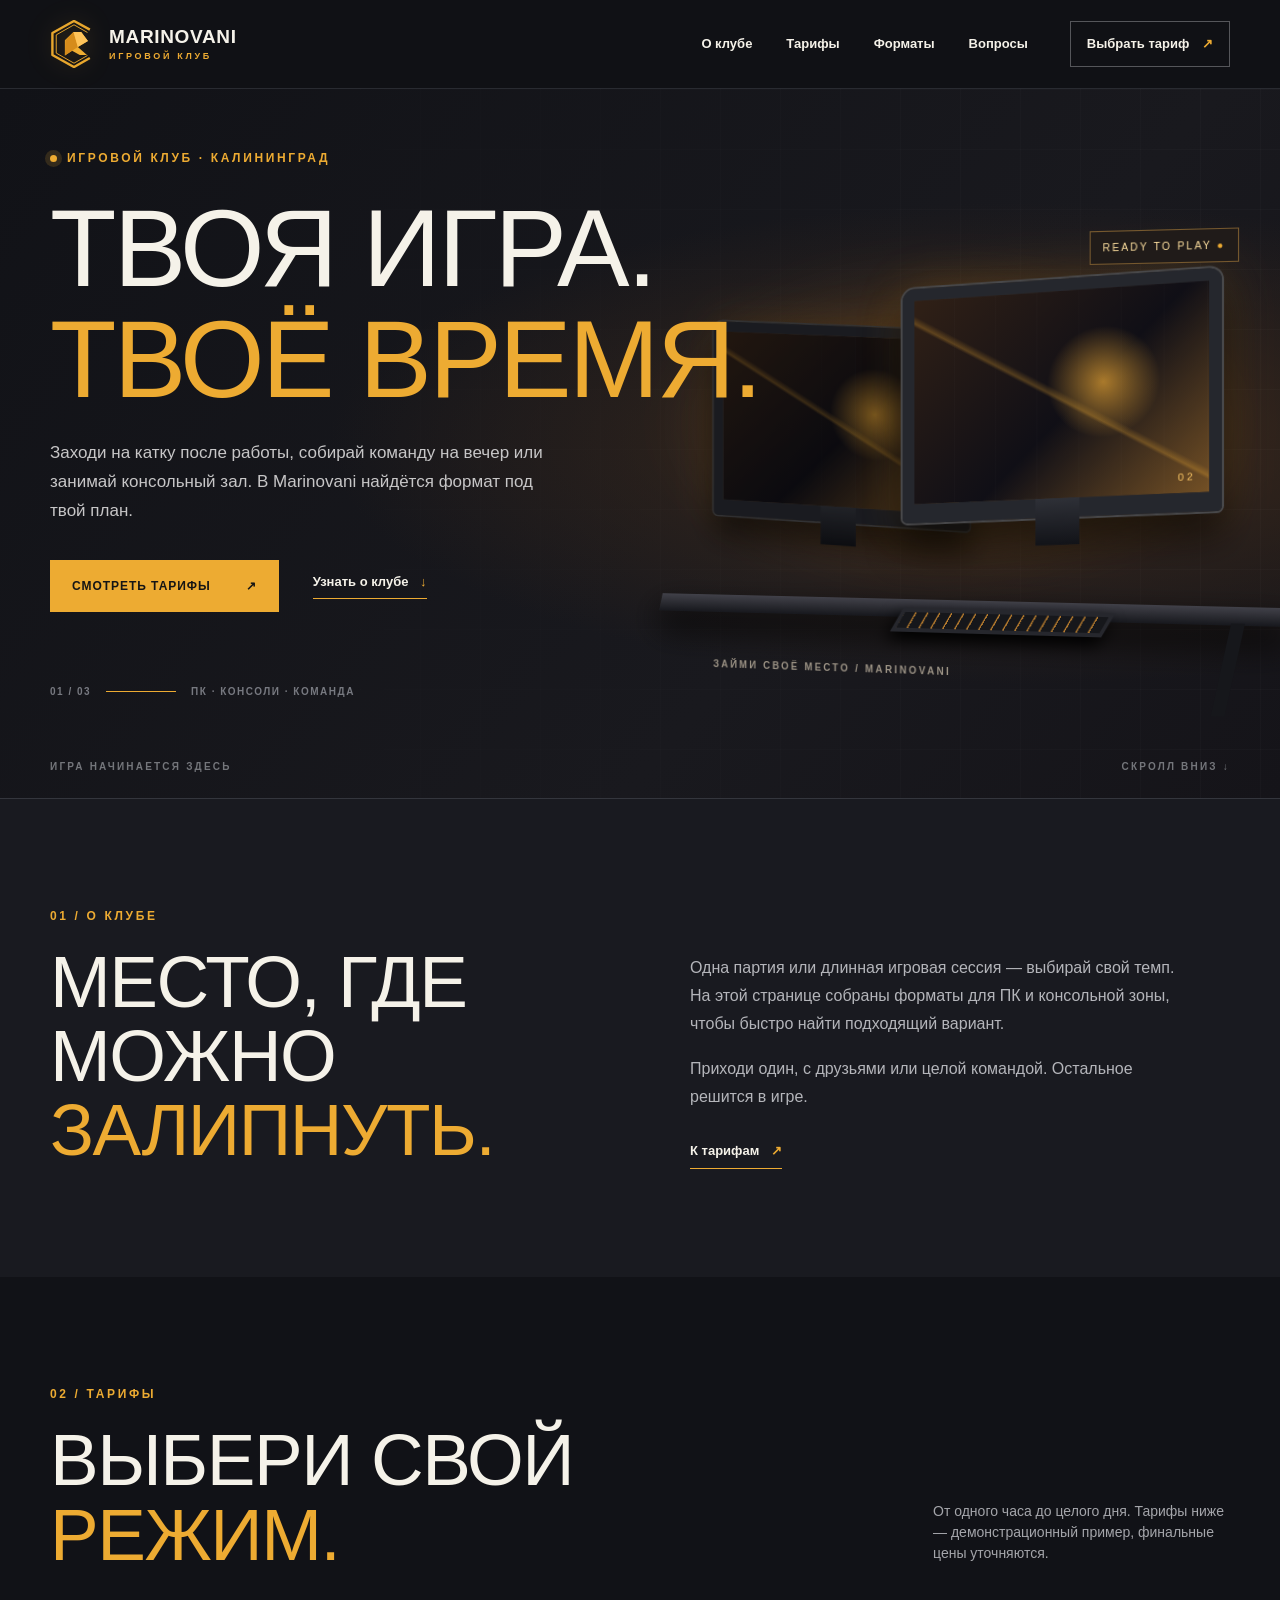
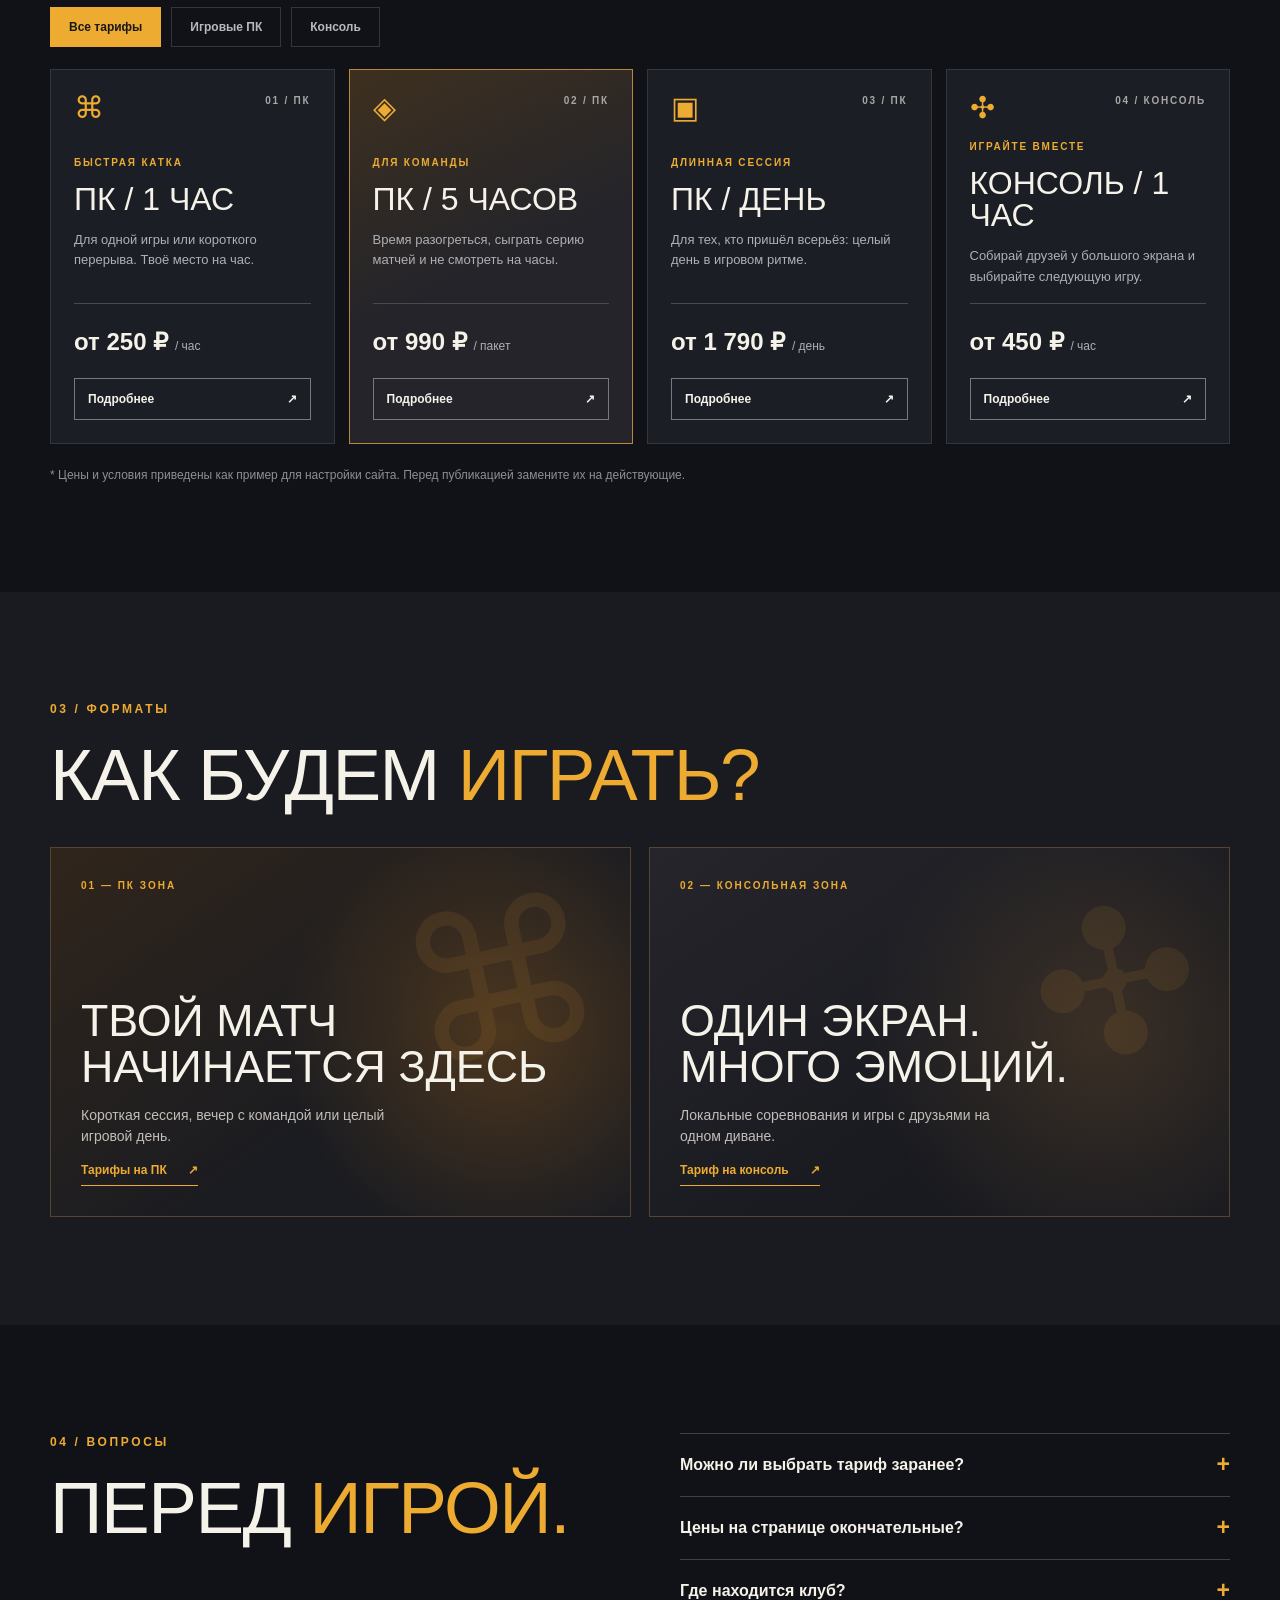
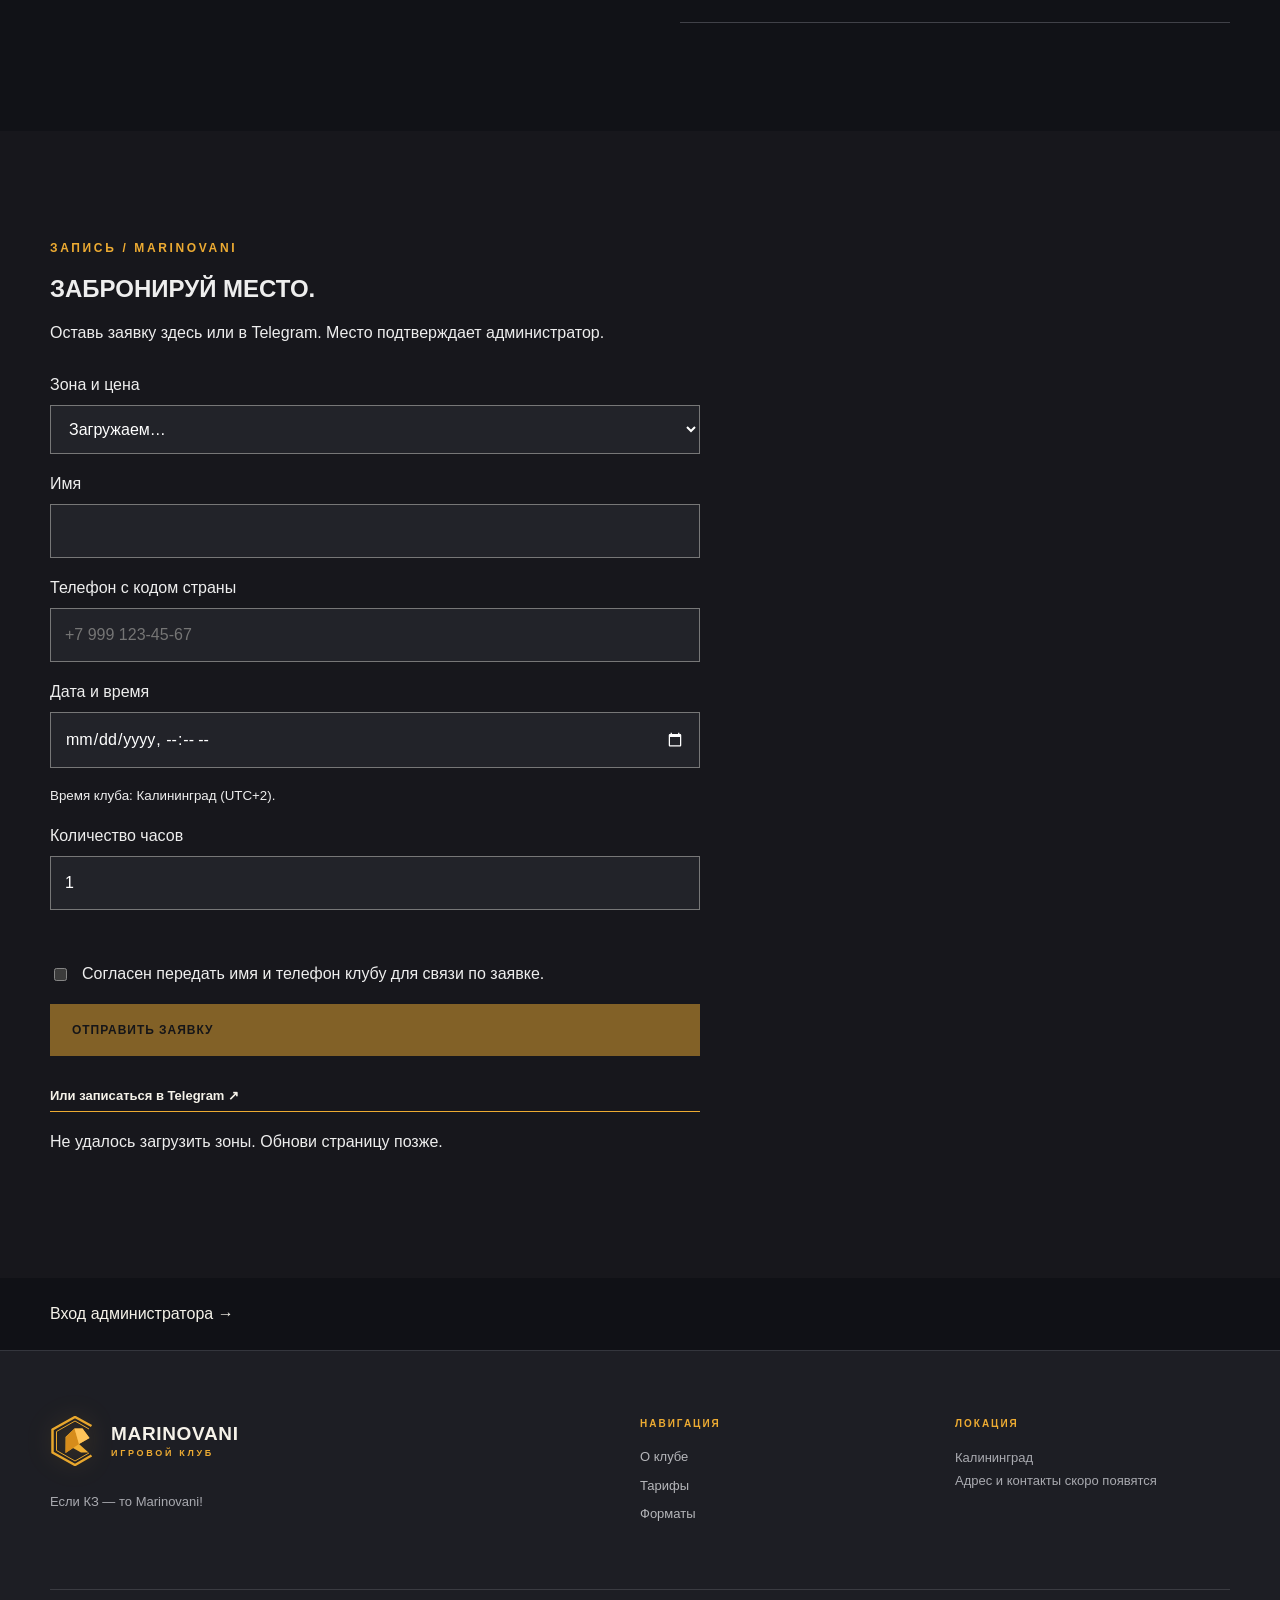
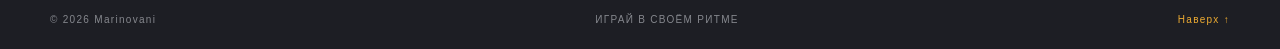
==== commit 5a3d3317: "Админ" ====
--- a/index.html
+++ b/index.html
@@ -2,19 +2,28 @@
 <html lang="ru">
 <head>
   <meta charset="utf-8">
-  <meta name="viewport" content="width=device-width, initial-scale=1">
-  <meta name="theme-color" content="#101116">
-  <meta name="description" content="Marinovani — игровой клуб в Калининграде. Игровые ПК, консольная зона и тарифы на час, вечер или целый день. Выберите формат для своей игры.">
-  <meta property="og:type" content="website">
-  <meta property="og:locale" content="ru_RU">
-  <meta property="og:site_name" content="Marinovani">
-  <meta property="og:title" content="Marinovani — игровой клуб в Калининграде">
-  <meta property="og:description" content="ПК, консоли и время для хорошей игры. Посмотрите форматы и тарифы игрового клуба Marinovani.">
-  <title>Marinovani — игровой клуб в Калининграде | ПК и консоли</title>
-  <link rel="icon" href="./favicon.svg" type="image/svg+xml">
-  <link rel="stylesheet" href="./assets/css/style.css">
-  <script type="application/ld+json">{"@context":"https://schema.org","@type":"Organization","name":"Marinovani","description":"Игровой клуб с компьютерной и консольной зонами","areaServed":{"@type":"City","name":"Калининград"},"logo":"./assets/images/marinovani-mark.svg"}</script>
-  <script src="./assets/js/script.js" defer></script>
+<meta name="viewport" content="width=device-width, initial-scale=1">
+<meta name="theme-color" content="#101116">
+
+<title>Marinovani — компьютерный клуб в Калининграде</title>
+<meta name="description" content="Игровые ПК, PS5 и VIP-зоны в Калининграде. Выбирай зону и оставляй заявку на сайте или в Telegram.">
+
+<link rel="canonical" href="http://89.127.206.24:8101/">
+
+<meta property="og:type" content="website">
+<meta property="og:locale" content="ru_RU">
+<meta property="og:site_name" content="Marinovani">
+<meta property="og:title" content="Marinovani — компьютерный клуб в Калининграде">
+<meta property="og:description" content="Игровые ПК, PS5 и VIP-зоны. Забронируй время для своей игры на сайте или в Telegram.">
+<meta property="og:url" content="http://89.127.206.24:8101/">
+<meta property="og:image" content="http://89.127.206.24:8101/assets/images/og-cover.jpg">
+<meta property="og:image:type" content="image/jpeg">
+<meta property="og:image:width" content="1200">
+<meta property="og:image:height" content="630">
+<meta property="og:image:alt" content="Marinovani — игровой клуб: ПК, PS5 и VIP-зоны">
+<link rel="icon" href="./favicon.svg" type="image/svg+xml">
+<link rel="stylesheet" href="./assets/css/style.css">
+<script src="./assets/js/script.js" defer></script>
 </head>
 <body>
   <a class="skip-link" href="#main">Перейти к содержимому</a>
@@ -93,6 +102,7 @@
         </form>
       </div>
     </section>
+    <div class="container" style="padding:24px 0"><a href="/admin.html">Вход администратора →</a></div>
   </main>
   <link rel="stylesheet" href="./assets/css/booking.css">
   <script src="./assets/js/booking.js" defer></script>
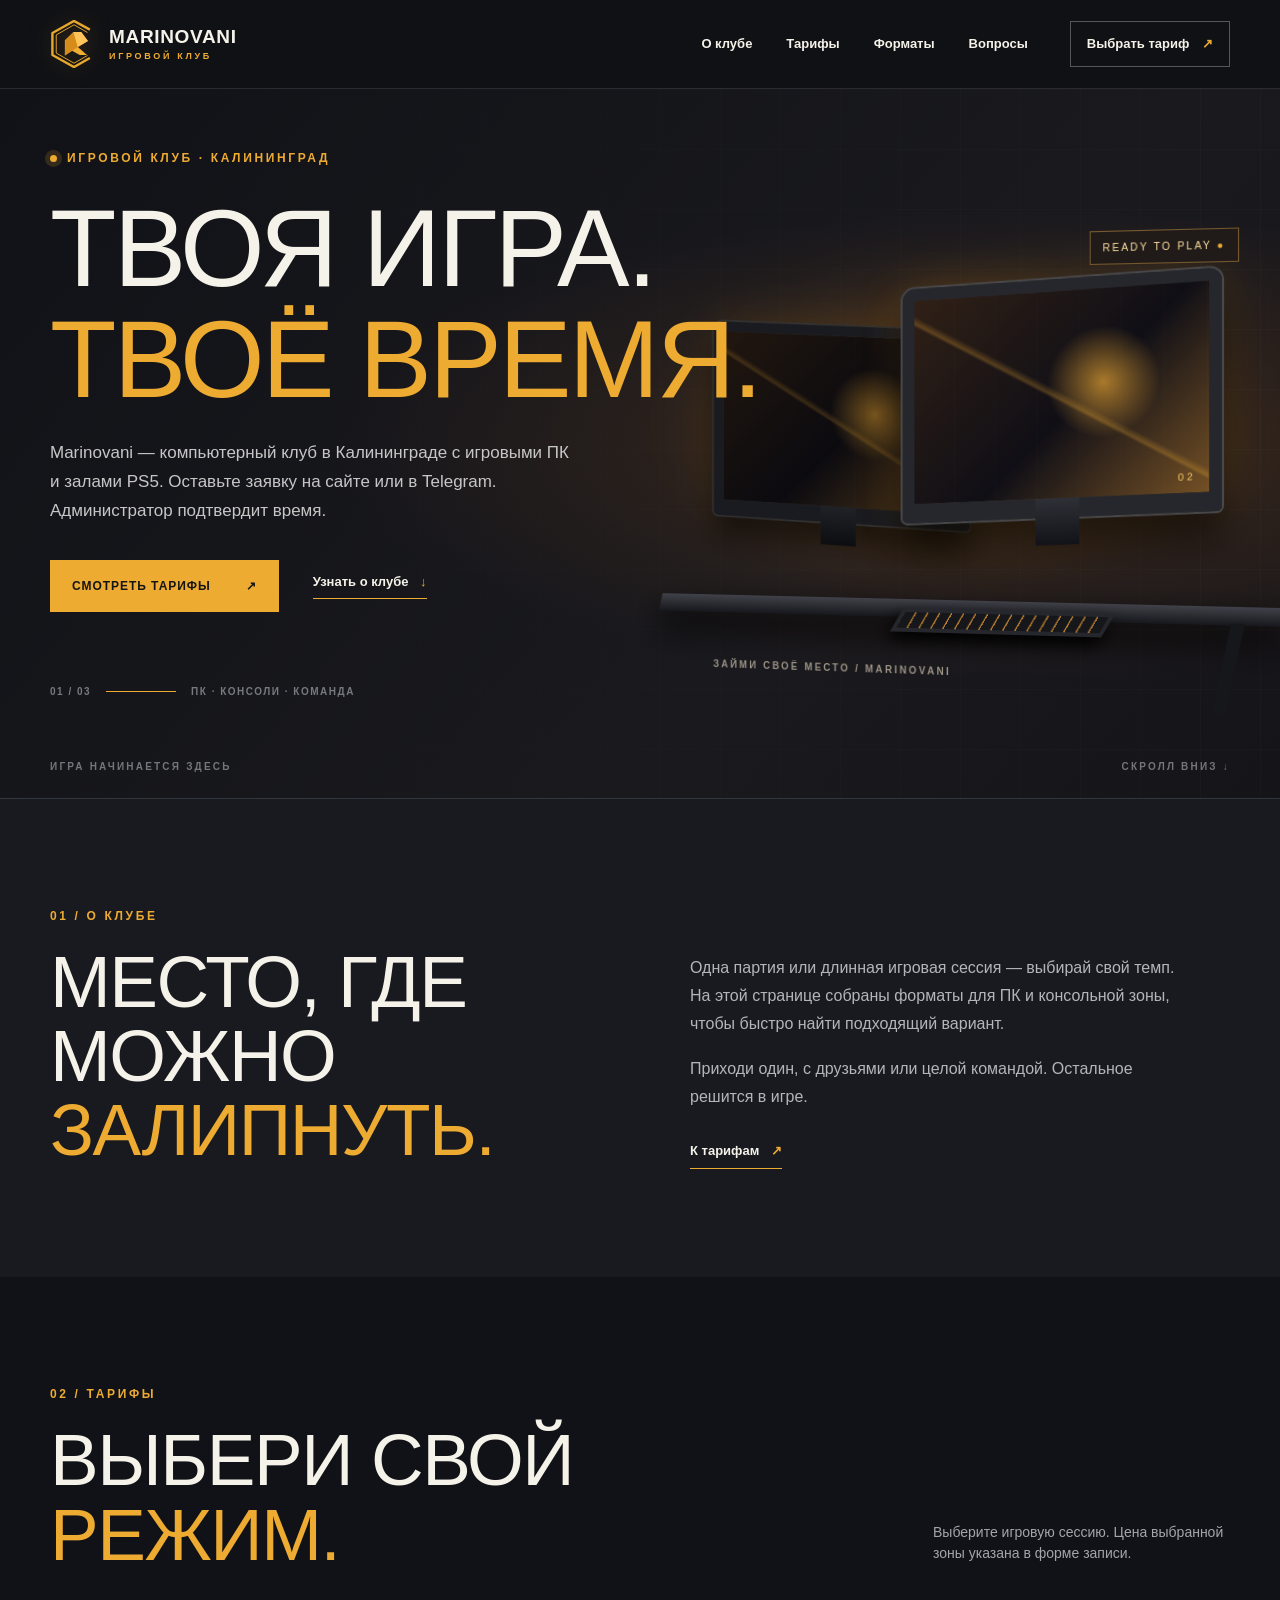
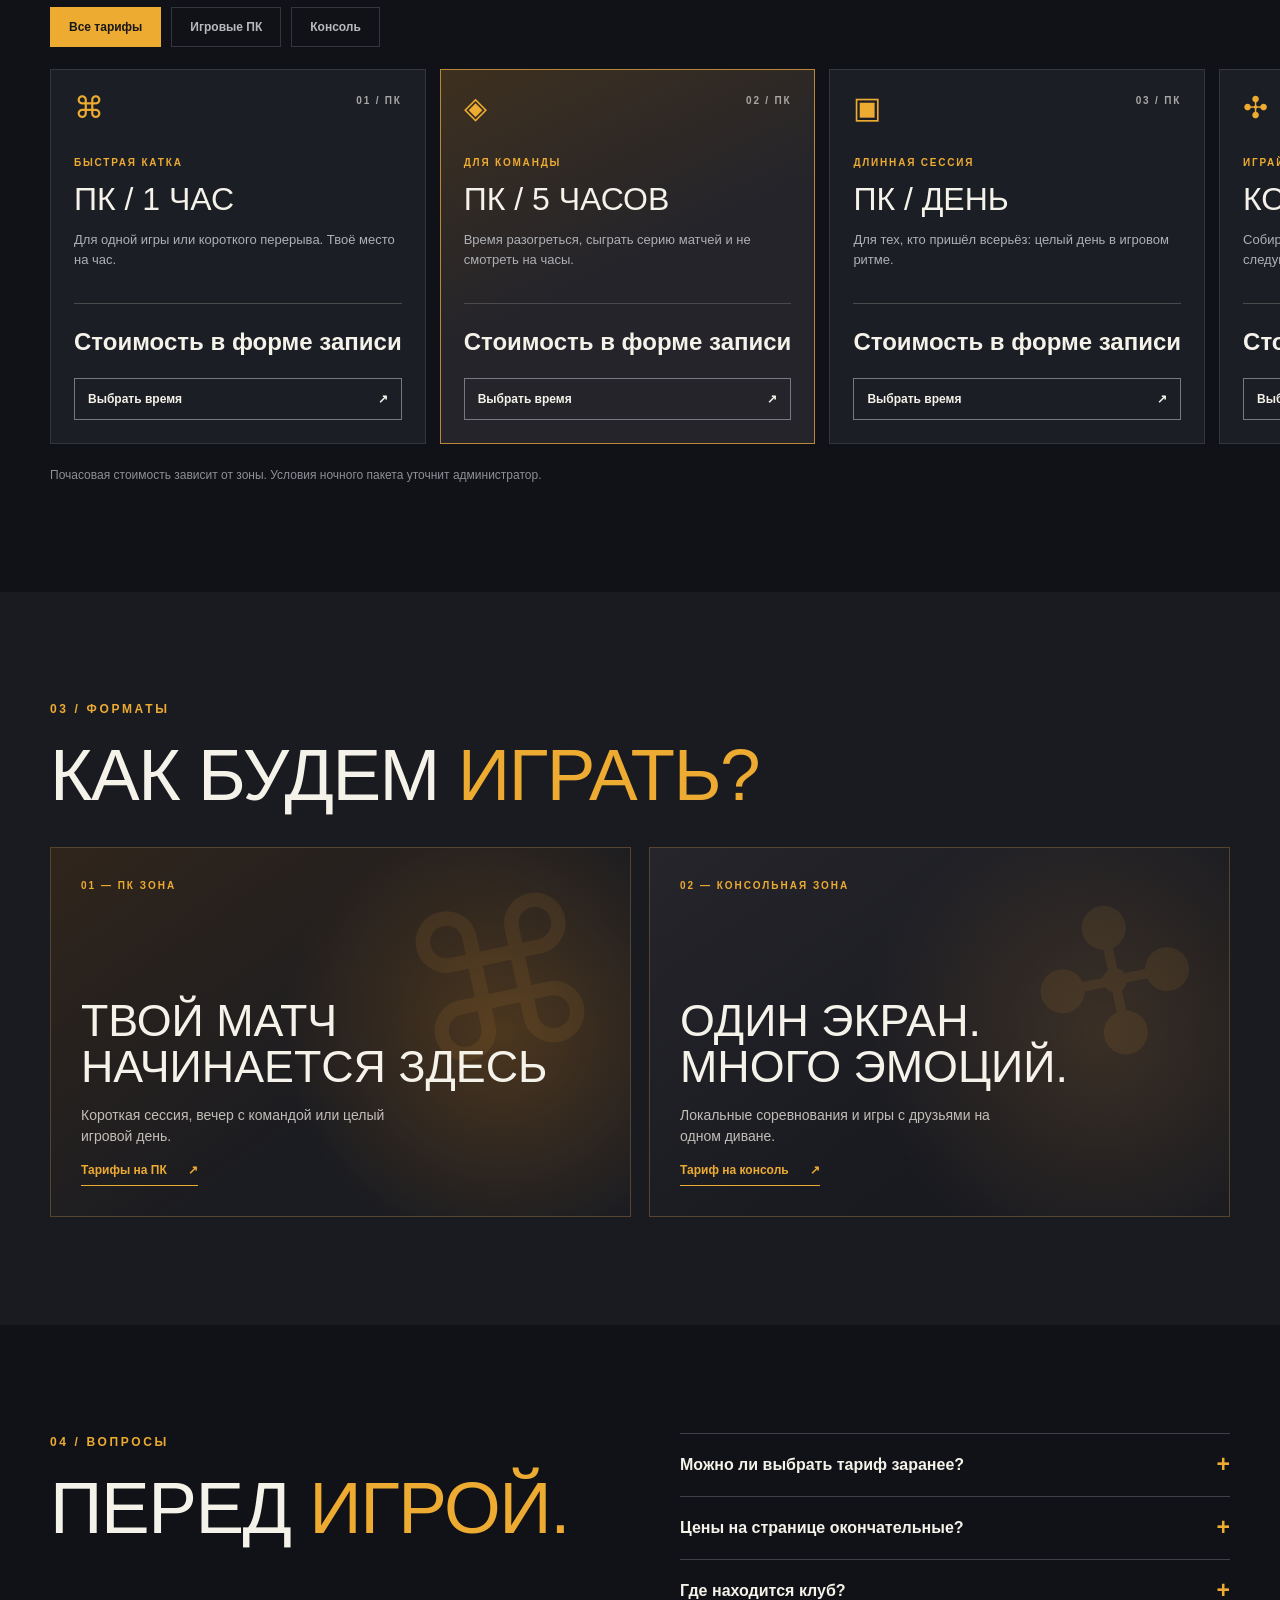
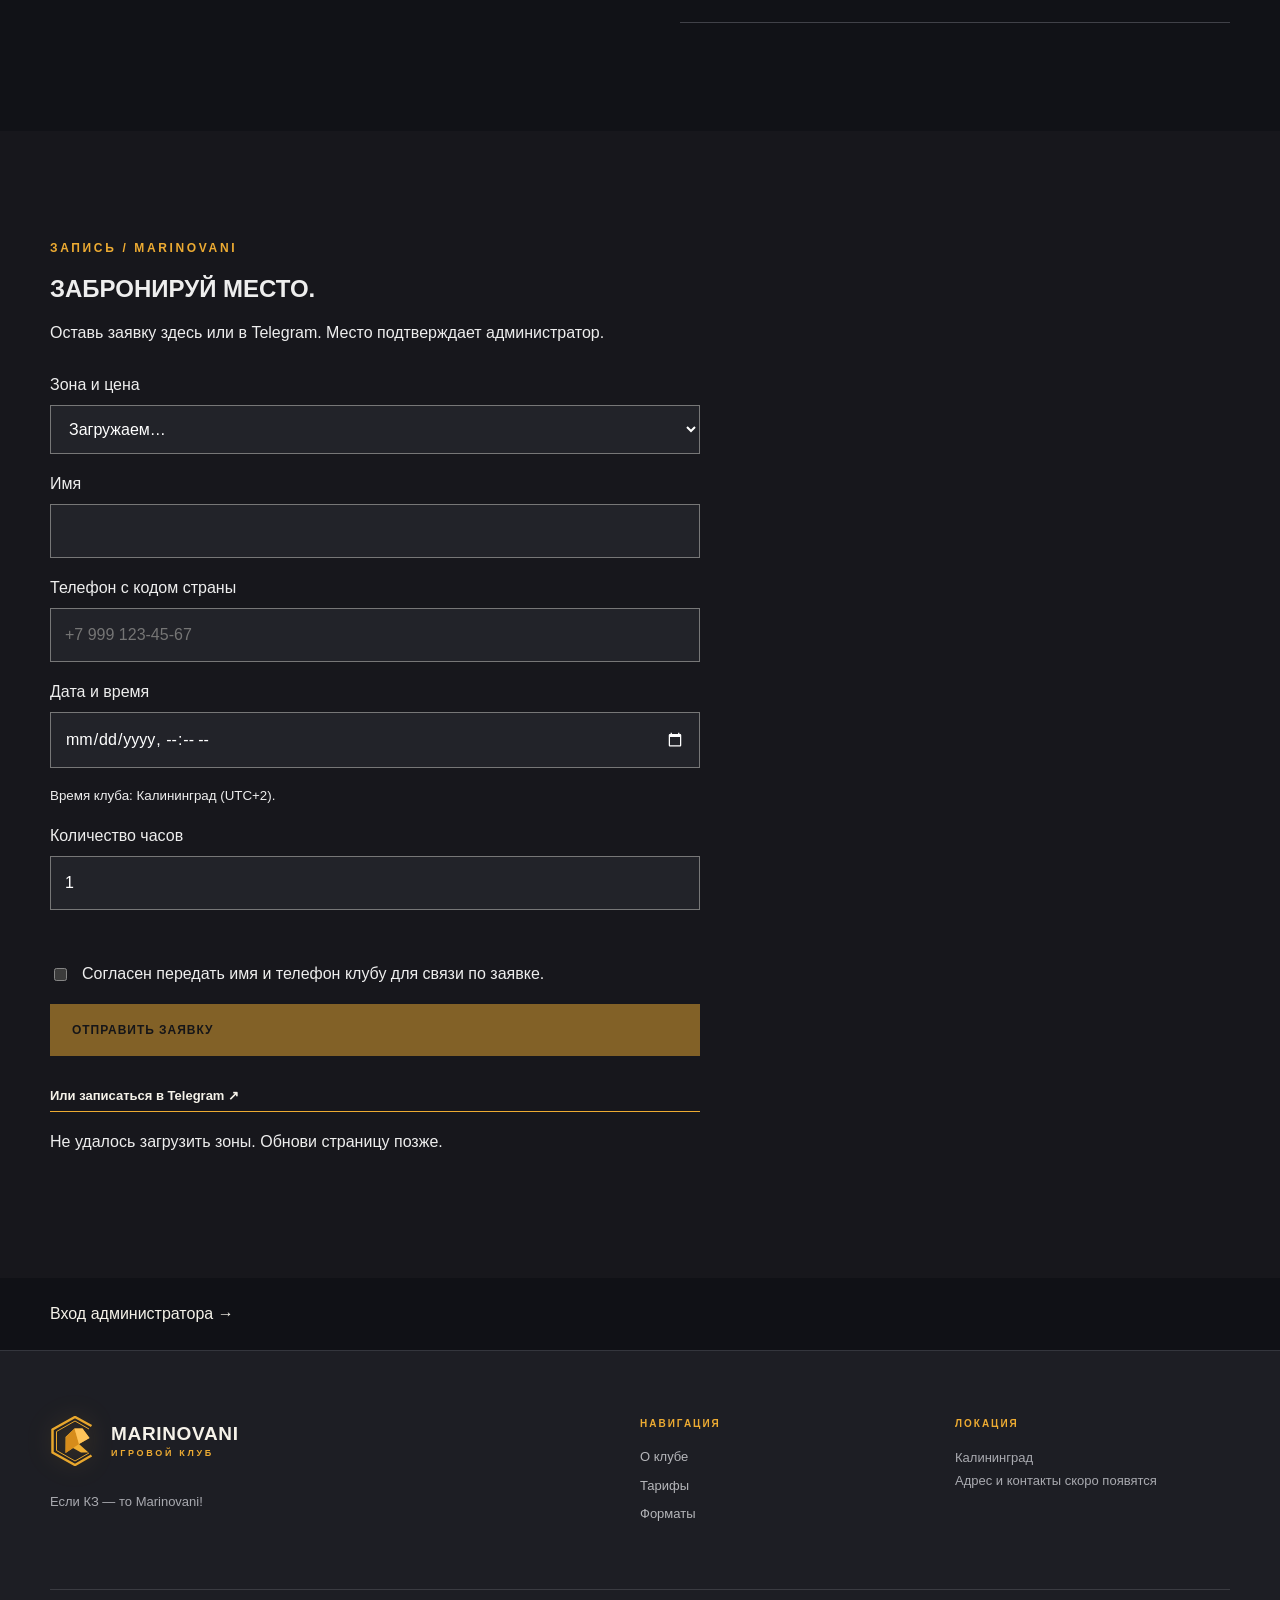
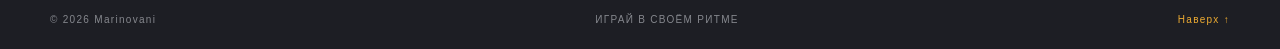
==== commit 987322bb: "Add HTTPS share page, social cover and search metadata" ====
--- a/index.html
+++ b/index.html
@@ -16,7 +16,7 @@
 <meta property="og:title" content="Marinovani — компьютерный клуб в Калининграде">
 <meta property="og:description" content="Игровые ПК, PS5 и VIP-зоны. Забронируй время для своей игры на сайте или в Telegram.">
 <meta property="og:url" content="http://89.127.206.24:8101/">
-<meta property="og:image" content="http://89.127.206.24:8101/assets/images/og-cover.jpg">
+<meta property="og:image" content="http://89.127.206.24:8101/assets/images/marinovani-preview.jpg">
 <meta property="og:image:type" content="image/jpeg">
 <meta property="og:image:width" content="1200">
 <meta property="og:image:height" content="630">
@@ -24,6 +24,8 @@
 <link rel="icon" href="./favicon.svg" type="image/svg+xml">
 <link rel="stylesheet" href="./assets/css/style.css">
 <script src="./assets/js/script.js" defer></script>
+<meta name="twitter:card" content="summary_large_image">
+<script type="application/ld+json">{"@context":"https://schema.org","@type":"WebSite","name":"Marinovani","url":"http://89.127.206.24:8101/","inLanguage":"ru","description":"Marinovani — компьютерный клуб в Калининграде с игровыми ПК и залами PS5. Оставьте заявку на сайте или в Telegram. Администратор подтвердит время.","image":"http://89.127.206.24:8101/assets/images/marinovani-preview.jpg"}</script>
 </head>
 <body>
   <a class="skip-link" href="#main">Перейти к содержимому</a>
@@ -47,7 +49,7 @@
         <div class="hero-copy">
           <p class="eyebrow"><span class="pulse"></span> ИГРОВОЙ КЛУБ · КАЛИНИНГРАД</p>
           <h1 id="hero-title">ТВОЯ ИГРА.<br><em>ТВОЁ ВРЕМЯ.</em></h1>
-          <p class="hero-lead">Заходи на катку после работы, собирай команду на вечер или занимай консольный зал. В Marinovani найдётся формат под твой план.</p>
+          <p class="hero-lead">Marinovani — компьютерный клуб в Калининграде с игровыми ПК и залами PS5. Оставьте заявку на сайте или в Telegram. Администратор подтвердит время.</p>
           <div class="hero-actions"><a class="button button-primary" href="#tariffs">Смотреть тарифы <span aria-hidden="true">↗</span></a><a class="text-link" href="#about">Узнать о клубе <span aria-hidden="true">↓</span></a></div>
           <div class="hero-index"><span>01 / 03</span><span class="line"></span><span>ПК · КОНСОЛИ · КОМАНДА</span></div>
         </div>
@@ -67,21 +69,21 @@
 
     <section class="tariffs section-pad" id="tariffs" aria-labelledby="tariffs-title">
       <div class="container">
-        <div class="section-heading"><div><p class="section-kicker">02 / ТАРИФЫ</p><h2 id="tariffs-title">ВЫБЕРИ СВОЙ <span>РЕЖИМ.</span></h2></div><p>От одного часа до целого дня. Тарифы ниже — демонстрационный пример, финальные цены уточняются.</p></div>
+        <div class="section-heading"><div><p class="section-kicker">02 / ТАРИФЫ</p><h2 id="tariffs-title">ВЫБЕРИ СВОЙ <span>РЕЖИМ.</span></h2></div><p>Выберите игровую сессию. Цена выбранной зоны указана в форме записи.</p></div>
         <div class="filter-list" role="group" aria-label="Фильтр тарифов"><button class="filter active" type="button" data-filter="all" aria-pressed="true">Все тарифы</button><button class="filter" type="button" data-filter="pc" aria-pressed="false">Игровые ПК</button><button class="filter" type="button" data-filter="console" aria-pressed="false">Консоль</button></div>
         <div class="plan-grid">
-          <article class="plan-card" data-plan-id="pc-hour" data-category="pc"><div class="plan-top"><span class="plan-icon">⌘</span><span class="plan-number">01 / ПК</span></div><div><p class="plan-type">БЫСТРАЯ КАТКА</p><h3>ПК / 1 ЧАС</h3><p class="plan-description">Для одной игры или короткого перерыва. Твоё место на час.</p></div><div class="plan-bottom"><p class="plan-price">от 250 ₽ <small>/ час</small></p><button class="plan-button" type="button" data-plan-open="pc-hour" aria-label="Подробнее о тарифе ПК на 1 час">Подробнее <span aria-hidden="true">↗</span></button></div></article>
-          <article class="plan-card featured" data-plan-id="pc-evening" data-category="pc"><div class="plan-top"><span class="plan-icon">◈</span><span class="plan-number">02 / ПК</span></div><div><p class="plan-type">ДЛЯ КОМАНДЫ</p><h3>ПК / 5 ЧАСОВ</h3><p class="plan-description">Время разогреться, сыграть серию матчей и не смотреть на часы.</p></div><div class="plan-bottom"><p class="plan-price">от 990 ₽ <small>/ пакет</small></p><button class="plan-button" type="button" data-plan-open="pc-evening" aria-label="Подробнее о тарифе ПК на 5 часов">Подробнее <span aria-hidden="true">↗</span></button></div></article>
-          <article class="plan-card" data-plan-id="pc-day" data-category="pc"><div class="plan-top"><span class="plan-icon">▣</span><span class="plan-number">03 / ПК</span></div><div><p class="plan-type">ДЛИННАЯ СЕССИЯ</p><h3>ПК / ДЕНЬ</h3><p class="plan-description">Для тех, кто пришёл всерьёз: целый день в игровом ритме.</p></div><div class="plan-bottom"><p class="plan-price">от 1 790 ₽ <small>/ день</small></p><button class="plan-button" type="button" data-plan-open="pc-day" aria-label="Подробнее о тарифе ПК на день">Подробнее <span aria-hidden="true">↗</span></button></div></article>
-          <article class="plan-card" data-plan-id="console-hour" data-category="console"><div class="plan-top"><span class="plan-icon">✣</span><span class="plan-number">04 / КОНСОЛЬ</span></div><div><p class="plan-type">ИГРАЙТЕ ВМЕСТЕ</p><h3>КОНСОЛЬ / 1 ЧАС</h3><p class="plan-description">Собирай друзей у большого экрана и выбирайте следующую игру.</p></div><div class="plan-bottom"><p class="plan-price">от 450 ₽ <small>/ час</small></p><button class="plan-button" type="button" data-plan-open="console-hour" aria-label="Подробнее о консольном зале на 1 час">Подробнее <span aria-hidden="true">↗</span></button></div></article>
+          <article class="plan-card" data-plan-id="pc-hour" data-category="pc"><div class="plan-top"><span class="plan-icon">⌘</span><span class="plan-number">01 / ПК</span></div><div><p class="plan-type">БЫСТРАЯ КАТКА</p><h3>ПК / 1 ЧАС</h3><p class="plan-description">Для одной игры или короткого перерыва. Твоё место на час.</p></div><div class="plan-bottom"><p class="plan-price">Стоимость в форме записи</p><button class="plan-button" type="button" data-plan-open="pc-hour" aria-label="Подробнее о тарифе ПК на 1 час">Выбрать время <span aria-hidden="true">↗</span></button></div></article>
+          <article class="plan-card featured" data-plan-id="pc-evening" data-category="pc"><div class="plan-top"><span class="plan-icon">◈</span><span class="plan-number">02 / ПК</span></div><div><p class="plan-type">ДЛЯ КОМАНДЫ</p><h3>ПК / 5 ЧАСОВ</h3><p class="plan-description">Время разогреться, сыграть серию матчей и не смотреть на часы.</p></div><div class="plan-bottom"><p class="plan-price">Стоимость в форме записи</p><button class="plan-button" type="button" data-plan-open="pc-evening" aria-label="Подробнее о тарифе ПК на 5 часов">Выбрать время <span aria-hidden="true">↗</span></button></div></article>
+          <article class="plan-card" data-plan-id="pc-day" data-category="pc"><div class="plan-top"><span class="plan-icon">▣</span><span class="plan-number">03 / ПК</span></div><div><p class="plan-type">ДЛИННАЯ СЕССИЯ</p><h3>ПК / ДЕНЬ</h3><p class="plan-description">Для тех, кто пришёл всерьёз: целый день в игровом ритме.</p></div><div class="plan-bottom"><p class="plan-price">Стоимость в форме записи</p><button class="plan-button" type="button" data-plan-open="pc-day" aria-label="Подробнее о тарифе ПК на день">Выбрать время <span aria-hidden="true">↗</span></button></div></article>
+          <article class="plan-card" data-plan-id="console-hour" data-category="console"><div class="plan-top"><span class="plan-icon">✣</span><span class="plan-number">04 / КОНСОЛЬ</span></div><div><p class="plan-type">ИГРАЙТЕ ВМЕСТЕ</p><h3>КОНСОЛЬ / 1 ЧАС</h3><p class="plan-description">Собирай друзей у большого экрана и выбирайте следующую игру.</p></div><div class="plan-bottom"><p class="plan-price">Стоимость в форме записи</p><button class="plan-button" type="button" data-plan-open="console-hour" aria-label="Подробнее о консольном зале на 1 час">Выбрать время <span aria-hidden="true">↗</span></button></div></article>
         </div>
-        <p class="price-note">* Цены и условия приведены как пример для настройки сайта. Перед публикацией замените их на действующие.</p>
+        <p class="price-note">Почасовая стоимость зависит от зоны. Условия ночного пакета уточнит администратор.</p>
       </div>
     </section>
 
     <section class="formats section-pad" id="formats" aria-labelledby="formats-title"><div class="container"><p class="section-kicker">03 / ФОРМАТЫ</p><h2 id="formats-title">КАК БУДЕМ <span>ИГРАТЬ?</span></h2><div class="format-grid"><div class="format-panel pc-panel"><span class="format-index">01 — ПК ЗОНА</span><div class="format-symbol">⌘</div><h3>ТВОЙ МАТЧ<br>НАЧИНАЕТСЯ ЗДЕСЬ</h3><p>Короткая сессия, вечер с командой или целый игровой день.</p><a href="#tariffs">Тарифы на ПК <span aria-hidden="true">↗</span></a></div><div class="format-panel console-panel"><span class="format-index">02 — КОНСОЛЬНАЯ ЗОНА</span><div class="format-symbol">✣</div><h3>ОДИН ЭКРАН.<br>МНОГО ЭМОЦИЙ.</h3><p>Локальные соревнования и игры с друзьями на одном диване.</p><a href="#tariffs">Тариф на консоль <span aria-hidden="true">↗</span></a></div></div></div></section>
 
-    <section class="faq section-pad" id="faq" aria-labelledby="faq-title"><div class="container faq-grid"><div><p class="section-kicker">04 / ВОПРОСЫ</p><h2 id="faq-title">ПЕРЕД <span>ИГРОЙ.</span></h2></div><div><details><summary>Можно ли выбрать тариф заранее?</summary><p>Да, на сайте можно посмотреть доступные форматы. Онлайн-бронирование появится после подключения системы записи.</p></details><details><summary>Цены на странице окончательные?</summary><p>Пока это пример тарифной сетки. Перед открытием записи здесь появятся подтверждённые цены и условия.</p></details><details><summary>Где находится клуб?</summary><p>Клуб планируется представить в Калининграде. Точный адрес и контакты будут добавлены после подтверждения.</p></details></div></div></section>
+    <section class="faq section-pad" id="faq" aria-labelledby="faq-title"><div class="container faq-grid"><div><p class="section-kicker">04 / ВОПРОСЫ</p><h2 id="faq-title">ПЕРЕД <span>ИГРОЙ.</span></h2></div><div><details><summary>Можно ли выбрать тариф заранее?</summary><p>Да. Выберите зону, дату и длительность в форме или в Telegram. После отправки администратор свяжется для подтверждения.</p></details><details><summary>Цены на странице окончательные?</summary><p>Почасовые цены загружаются из базы клуба в форму записи. Выберите зону и количество часов, чтобы увидеть расчёт.</p></details><details><summary>Где находится клуб?</summary><p>Клуб планируется представить в Калининграде. Точный адрес и контакты будут добавлены после подтверждения.</p></details></div></div></section>
     <section id="booking" class="section-pad">
       <div class="container">
         <p class="section-kicker">ЗАПИСЬ / MARINOVANI</p>
@@ -109,6 +111,6 @@
 
   <footer class="footer"><div class="container footer-main"><div><a class="brand" href="#top"><img src="./assets/images/marinovani-mark.svg" width="50" height="50" alt=""><span class="brand-name">MARINOVANI<small>ИГРОВОЙ КЛУБ</small></span></a><p>Если КЗ — то Marinovani!</p></div><div><span class="footer-label">НАВИГАЦИЯ</span><a href="#about">О клубе</a><a href="#tariffs">Тарифы</a><a href="#formats">Форматы</a></div><div><span class="footer-label">ЛОКАЦИЯ</span><p>Калининград<br>Адрес и контакты скоро появятся</p></div></div><div class="container footer-bottom"><span>© <span id="year">2026</span> Marinovani</span><span>ИГРАЙ В СВОЁМ РИТМЕ</span><a href="#top">Наверх ↑</a></div></footer>
 
-  <dialog class="plan-dialog" id="plan-dialog" aria-labelledby="dialog-title"><button class="dialog-close" type="button" aria-label="Закрыть окно">×</button><p class="section-kicker">ТАРИФ / MARINOVANI</p><h2 id="dialog-title"></h2><p id="dialog-description"></p><p class="dialog-price" id="dialog-price"></p><p class="dialog-note">Онлайн-бронирование пока не подключено. Цены демонстрационные.</p><button class="button button-primary dialog-ok" type="button">Понятно</button></dialog>
+  <dialog class="plan-dialog" id="plan-dialog" aria-labelledby="dialog-title"><button class="dialog-close" type="button" aria-label="Закрыть окно">×</button><p class="section-kicker">ТАРИФ / MARINOVANI</p><h2 id="dialog-title"></h2><p id="dialog-description"></p><p class="dialog-price" id="dialog-price"></p><p class="dialog-note">Для заявки выберите зону и время в форме записи.</p><button class="button button-primary dialog-ok" type="button">Понятно</button></dialog>
 </body>
 </html>
